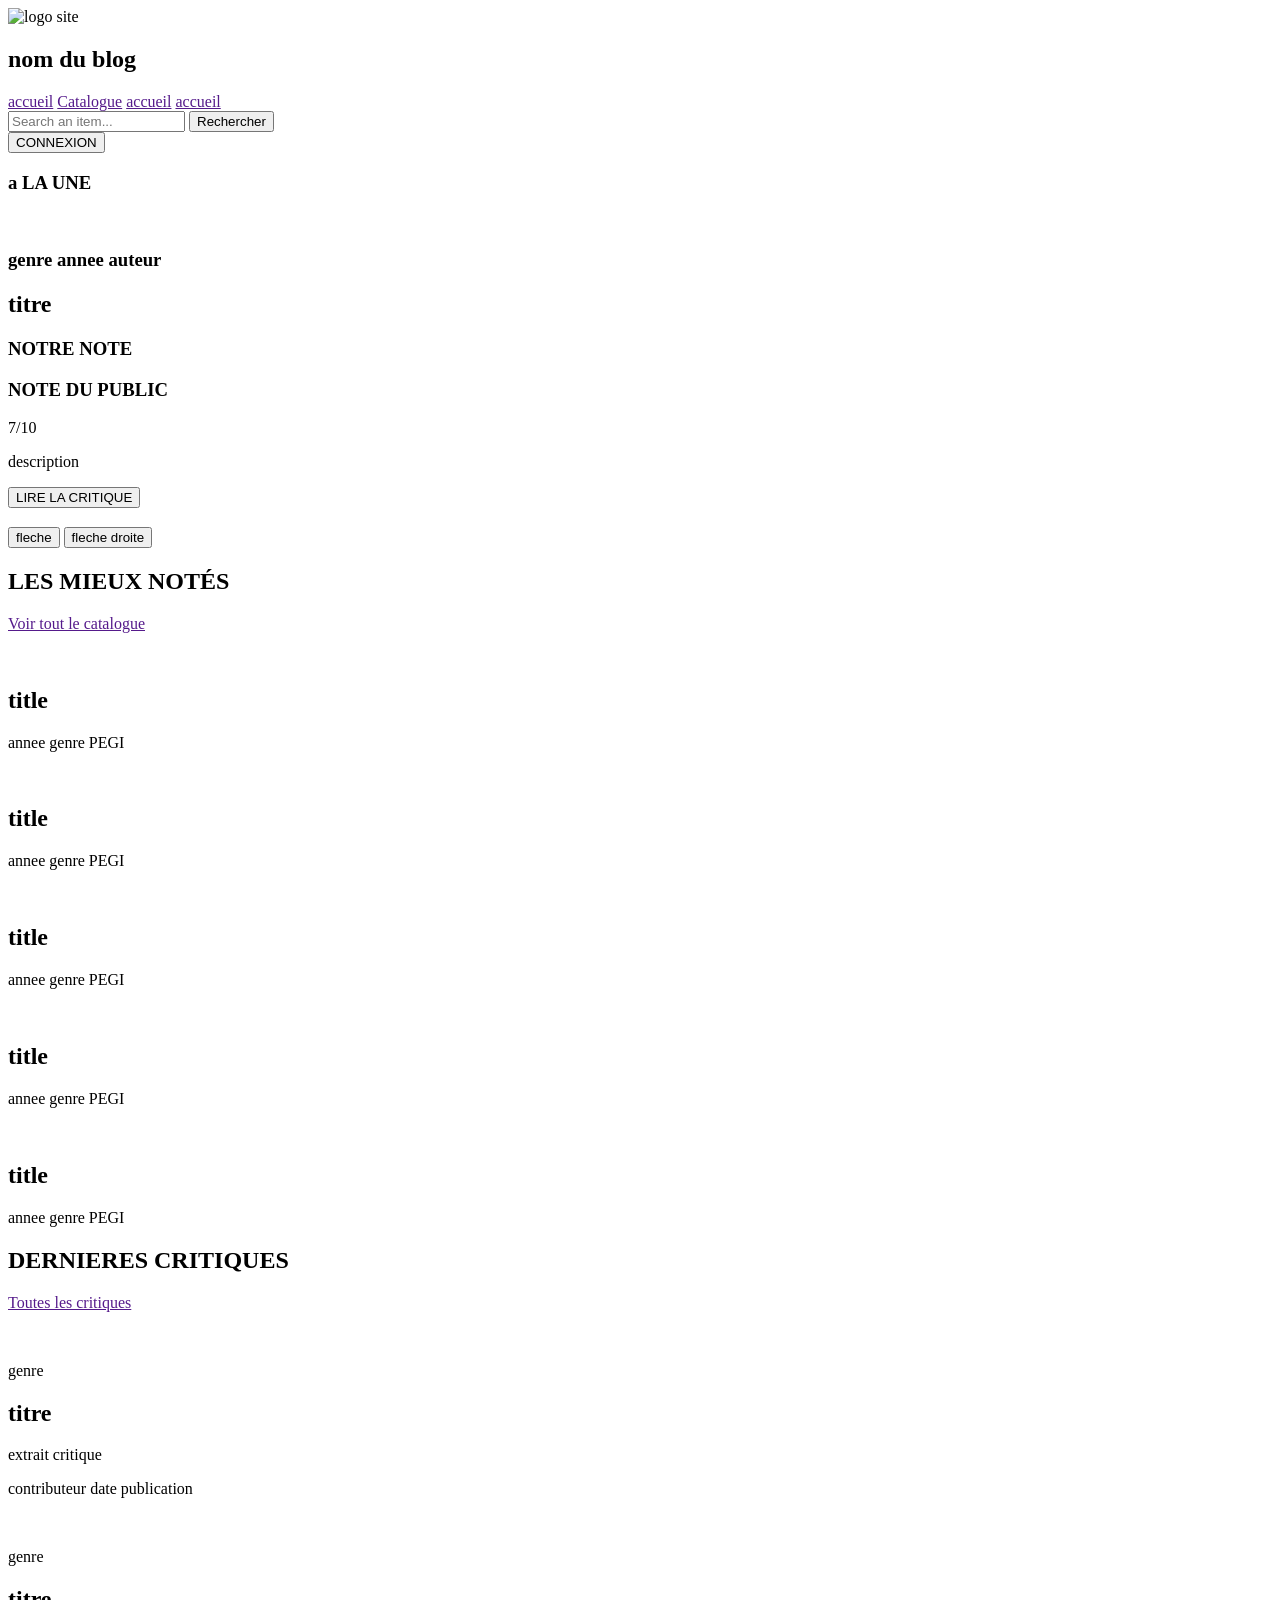
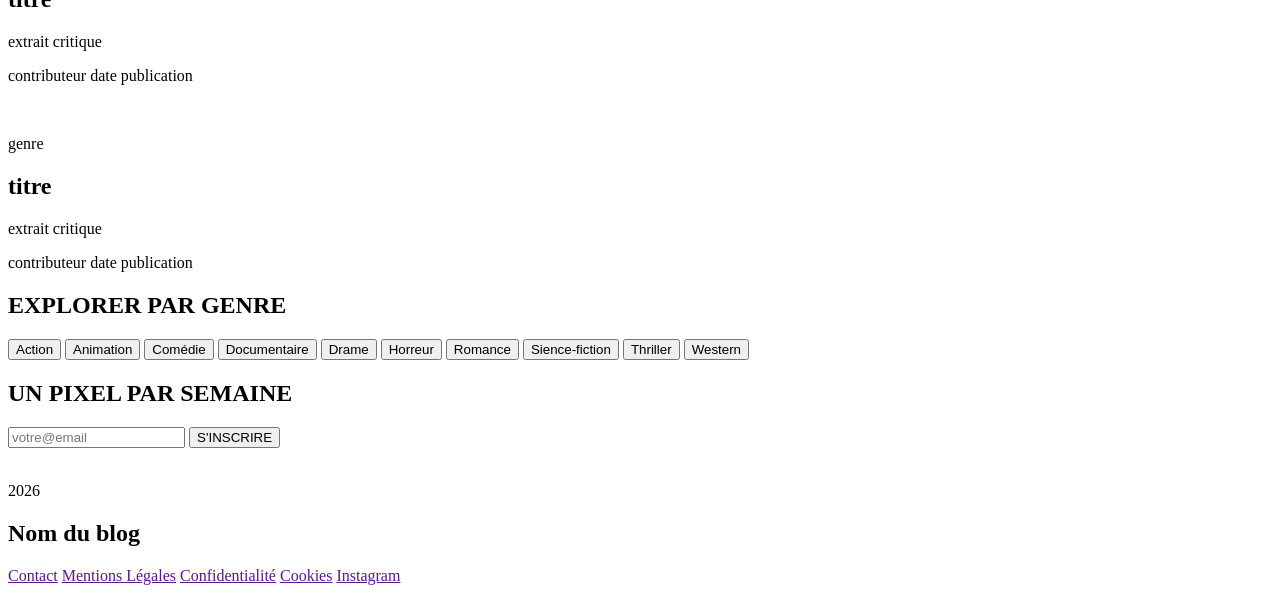
==== index.html @ b104e336 "landing page manque notes fait avec css" ====
<!DOCTYPE html>
<html lang="en">
    <head>
        <meta charset="UTF-8">
        <meta name="viewport" content="width=device-width, initial-scale=1.0">
        <title>Document</title>
    </head>
    <body>
        <!-- header present sur tout le site -->
        <header>
            <section>
                <div>
                    <img src="" alt="logo site"> 
                    <h2>nom du blog</h2>
                </div>
                <div>
                    <a href="">accueil</a>
                    <a href="">Catalogue</a>
                    <a href="">accueil</a>
                    <a href="">accueil</a>
                </div>
                <div>
                    <form>
                        <input type="search" name="q" placeholder="Search an item...">

                        <button class="search-btn" type="submit">
                            <span class="icon"></span>
                            <span class="sr-only">Rechercher</span>
                        </button>
                    </form>
                    <div>
                        <button>CONNEXION</button>
                    </div>
                </div>
            </section>
        </header>
        <!-- a la une -->
        <section>
            <div>
                <h3>a LA UNE</h3>
            </div>
            <section>
                <div>
                    <img src="" alt="">
                </div>
                <section>
                    <div>
                        <h3>genre annee auteur</h3>
                        <h2>titre</h2>
                    </div>
                    <div>
                        <h3>NOTRE NOTE</h3>
                        <!-- note -->
                    </div>
                    <div>
                        <h3>NOTE DU PUBLIC</h3>
                        <!-- note public -->
                        <p>7/10</p>
                        <p>description</p>
                    </div>
                    <div>
                        <button>LIRE LA CRITIQUE</button>
                        <h3></h3>
                    </div>
                </section>
                <div>
                    <button>fleche</button>
                    <button>fleche droite</button>
                </div>
            </section>
        </section>
            <!-- section avec les films les lieux notés -->
        <section>
            <div>
                <h2>LES MIEUX NOTÉS</h2>
                <a href=""><p>Voir tout le catalogue</p></a>
            </div>
            <div>
                <img src="" alt="">
                <h2>title</h2>
                <p>annee genre PEGI</p>
                <!-- note -->
            </div>
            <div>
                <img src="" alt="">
                <h2>title</h2>
                <p>annee genre PEGI</p>
                <!-- note -->
            </div>
            <div>
                <img src="" alt="">
                <h2>title</h2>
                <p>annee genre PEGI</p>
                <!-- note -->
            </div>
            <div>
                <img src="" alt="">
                <h2>title</h2>
                <p>annee genre PEGI</p>
                <!-- note -->
            </div>
            <div>
                <img src="" alt="">
                <h2>title</h2>
                <p>annee genre PEGI</p>
                <!-- note -->
            </div>
        </section>

            <!-- DERNIERES CRITIQUES -->
            <section>
                <div>
                    <h2>DERNIERES CRITIQUES</h2>
                    <a href=""><p>Toutes les critiques</p></a>
                </div>
                <section>
                    <div>
                        <img src="" alt="">
                        <p>genre</p>
                        <h2>titre</h2>
                        <p>extrait critique</p>
                        <p>contributeur date publication</p>
                    </div>
                    <div>
                        <!-- note -->
                    </div>
                </section>
                <section>
                    <div>
                        <img src="" alt="">
                        <p>genre</p>
                        <h2>titre</h2>
                        <p>extrait critique</p>
                        <p>contributeur date publication</p>
                    </div>
                    <div>
                        <!-- note -->
                    </div>
                </section>
                <section>
                    <div>
                        <img src="" alt="">
                        <p>genre</p>
                        <h2>titre</h2>
                        <p>extrait critique</p>
                        <p>contributeur date publication</p>
                    </div>
                    <div>
                        <!-- note -->
                    </div>
                </section>
            </section>
            
            <!-- EXPLORER PAR GENRE -->
             <section>
                <div>
                    <h2>EXPLORER PAR GENRE</h2>
                </div>
                 <div>     
                     <button>Action</button>
                     <button>Animation</button>
                     <button>Comédie</button>
                     <button>Documentaire</button>
                     <button>Drame</button>
                     <button>Horreur</button>
                     <button>Romance</button>
                     <button>Sience-fiction</button>
                     <button>Thriller</button>
                     <button>Western</button>
                 </div>
             </section>

             <!-- inscription email -->
             <section>
                <div>
                    <h2>UN PIXEL PAR SEMAINE</h2>
                    <p></p>
                </div>
                <div>
                    <input type="email" placeholder="votre@email">
                    <button>
                        <span>S'INSCRIRE</span>
                    </button>
                </div>
             </section>

        <!-- footer -->
        <footer>
            <section>
                <div>
                    <img src="" alt="">
                    <p>2026</p>
                </div>
                <div>
                    <h2>Nom du blog</h2>
                    <a href="">Contact</a>
                    <a href="">Mentions Légales</a>
                    <a href="">Confidentialité</a>
                    <a href="">Cookies</a>
                    <a href="">Instagram</a>
                </div>
            </section>
        </footer>
    </body>
</html>
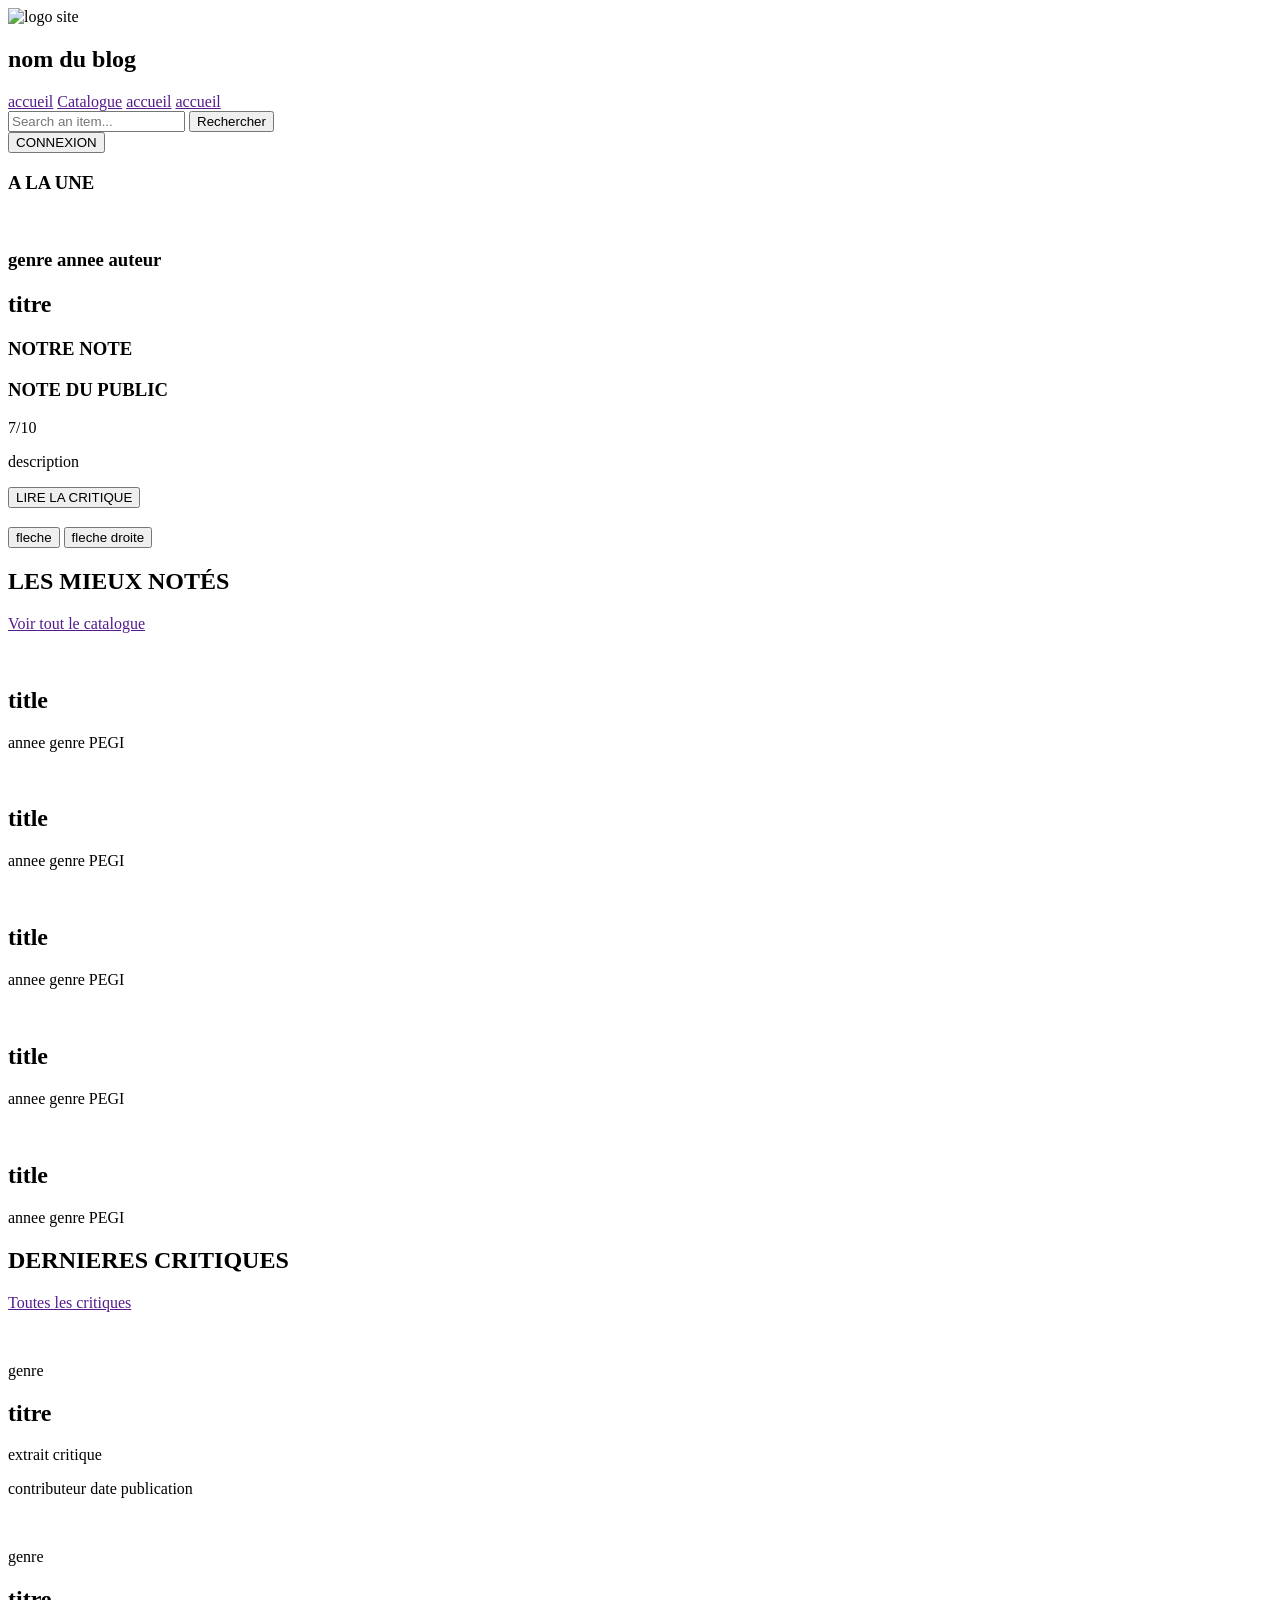
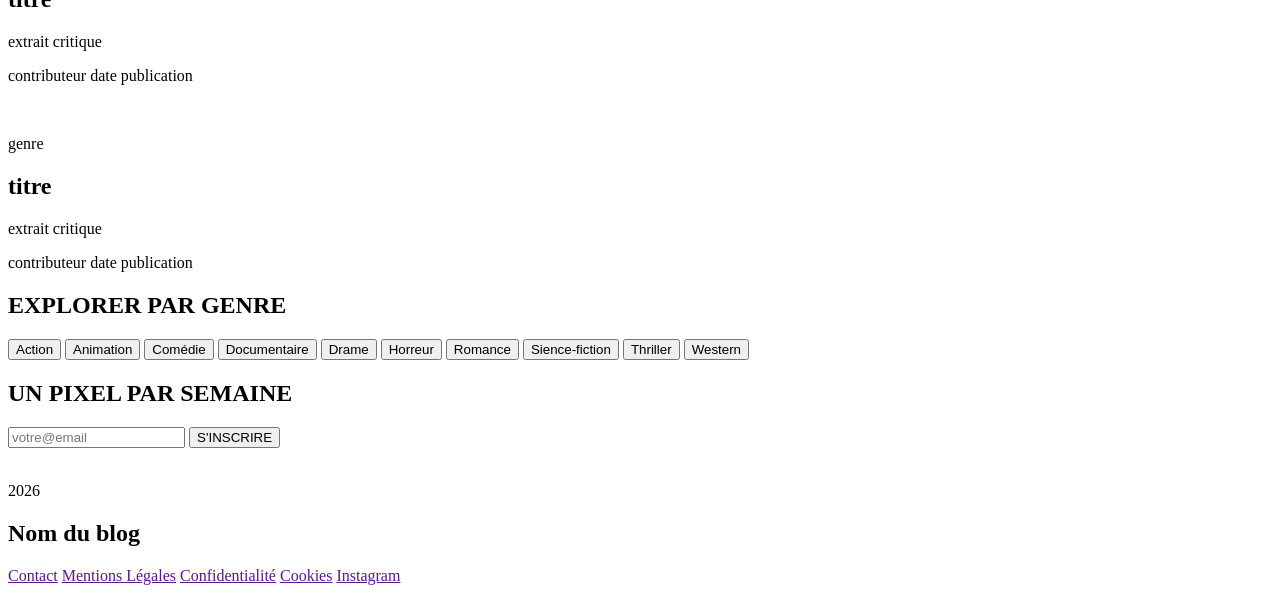
==== commit a89c2701: "premiere correction gramaticale" ====
--- a/index.html
+++ b/index.html
@@ -37,7 +37,7 @@
         <!-- a la une -->
         <section>
             <div>
-                <h3>a LA UNE</h3>
+                <h3>A LA UNE</h3>
             </div>
             <section>
                 <div>
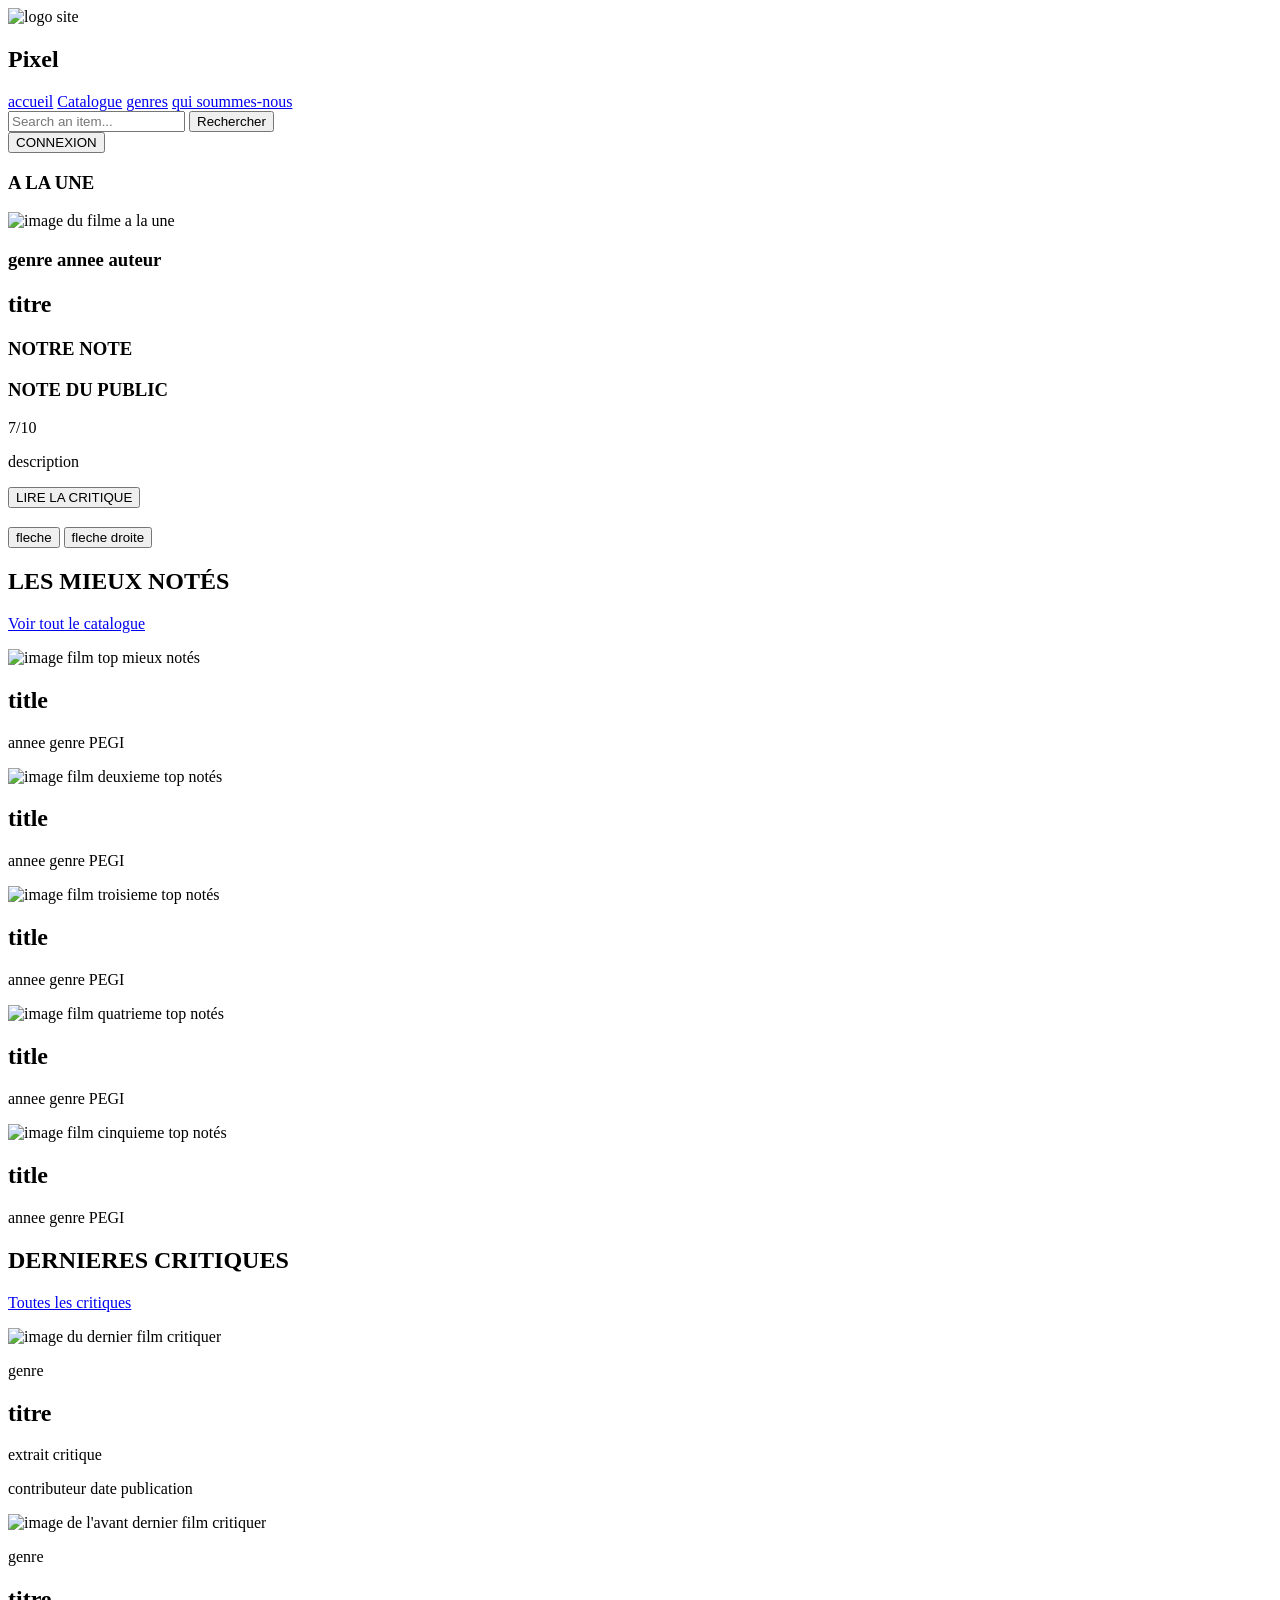
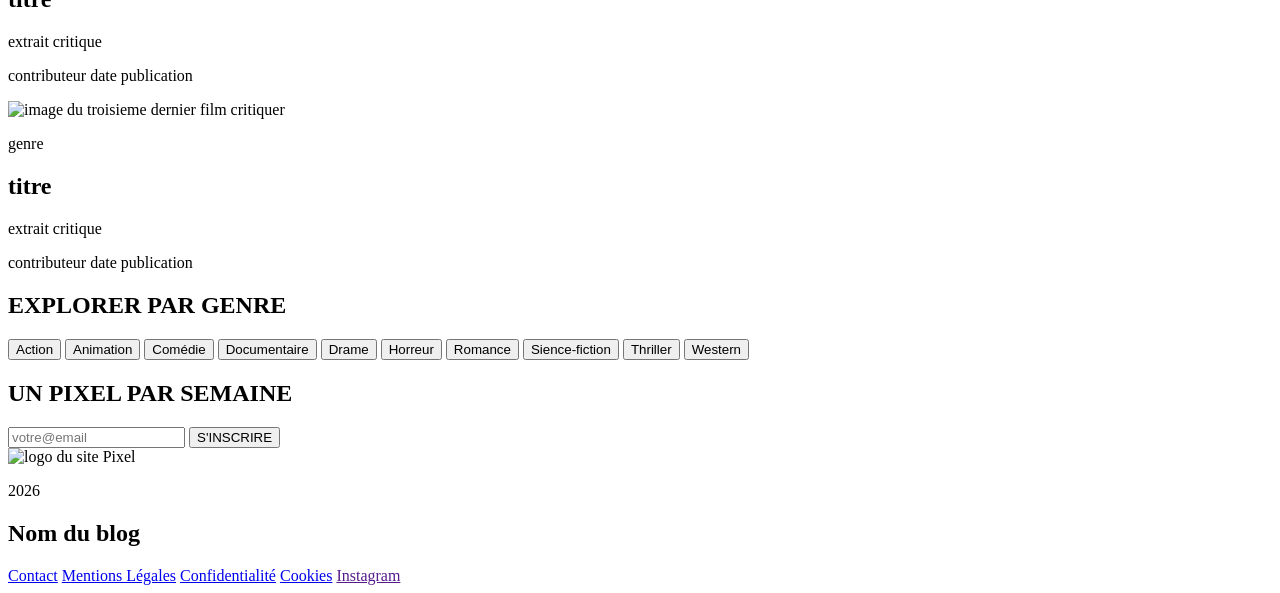
==== commit 989395ee: "alt provisoires fait+ liens provisoires vers les pages lien instagram blanc" ====
--- a/index.html
+++ b/index.html
@@ -3,7 +3,7 @@
     <head>
         <meta charset="UTF-8">
         <meta name="viewport" content="width=device-width, initial-scale=1.0">
-        <title>Document</title>
+        <title>Pixel</title>
     </head>
     <body>
         <!-- header present sur tout le site -->
@@ -11,13 +11,13 @@
             <section>
                 <div>
                     <img src="" alt="logo site"> 
-                    <h2>nom du blog</h2>
-                </div>
-                <div>
-                    <a href="">accueil</a>
-                    <a href="">Catalogue</a>
-                    <a href="">accueil</a>
-                    <a href="">accueil</a>
+                    <h2>Pixel</h2>
+                </div>
+                <div>
+                    <a href="index.html">accueil</a>
+                    <a href="catalogue.html">Catalogue</a>
+                    <a href="genres.html">genres</a>
+                    <a href="quiSommesNous.html">qui soummes-nous</a>
                 </div>
                 <div>
                     <form>
@@ -41,7 +41,7 @@
             </div>
             <section>
                 <div>
-                    <img src="" alt="">
+                    <img src="" alt="image du filme a la une">
                 </div>
                 <section>
                     <div>
@@ -73,34 +73,35 @@
         <section>
             <div>
                 <h2>LES MIEUX NOTÉS</h2>
-                <a href=""><p>Voir tout le catalogue</p></a>
-            </div>
-            <div>
-                <img src="" alt="">
-                <h2>title</h2>
-                <p>annee genre PEGI</p>
-                <!-- note -->
-            </div>
-            <div>
-                <img src="" alt="">
-                <h2>title</h2>
-                <p>annee genre PEGI</p>
-                <!-- note -->
-            </div>
-            <div>
-                <img src="" alt="">
-                <h2>title</h2>
-                <p>annee genre PEGI</p>
-                <!-- note -->
-            </div>
-            <div>
-                <img src="" alt="">
-                <h2>title</h2>
-                <p>annee genre PEGI</p>
-                <!-- note -->
-            </div>
-            <div>
-                <img src="" alt="">
+                <!-- liens vers catalogues avec filtre mieux notés -->
+                <a href="catalogue.html"><p>Voir tout le catalogue</p></a> 
+            </div>
+            <div>
+                <img src="" alt="image film top mieux notés">
+                <h2>title</h2>
+                <p>annee genre PEGI</p>
+                <!-- note -->
+            </div>
+            <div>
+                <img src="" alt="image film deuxieme top notés">
+                <h2>title</h2>
+                <p>annee genre PEGI</p>
+                <!-- note -->
+            </div>
+            <div>
+                <img src="" alt="image film troisieme top notés">
+                <h2>title</h2>
+                <p>annee genre PEGI</p>
+                <!-- note -->
+            </div>
+            <div>
+                <img src="" alt="image film quatrieme top notés">
+                <h2>title</h2>
+                <p>annee genre PEGI</p>
+                <!-- note -->
+            </div>
+            <div>
+                <img src="" alt="image film cinquieme top notés">
                 <h2>title</h2>
                 <p>annee genre PEGI</p>
                 <!-- note -->
@@ -111,11 +112,12 @@
             <section>
                 <div>
                     <h2>DERNIERES CRITIQUES</h2>
-                    <a href=""><p>Toutes les critiques</p></a>
-                </div>
-                <section>
-                    <div>
-                        <img src="" alt="">
+                    <!-- liens vers catalogues avec filtre dernieres critiques -->
+                    <a href="catalogue.html"><p>Toutes les critiques</p></a>
+                </div>
+                <section>
+                    <div>
+                        <img src="" alt="image du dernier film critiquer">
                         <p>genre</p>
                         <h2>titre</h2>
                         <p>extrait critique</p>
@@ -127,7 +129,7 @@
                 </section>
                 <section>
                     <div>
-                        <img src="" alt="">
+                        <img src="" alt="image de l'avant dernier film critiquer">
                         <p>genre</p>
                         <h2>titre</h2>
                         <p>extrait critique</p>
@@ -139,7 +141,7 @@
                 </section>
                 <section>
                     <div>
-                        <img src="" alt="">
+                        <img src="" alt="image du troisieme dernier film critiquer">
                         <p>genre</p>
                         <h2>titre</h2>
                         <p>extrait critique</p>
@@ -157,6 +159,7 @@
                     <h2>EXPLORER PAR GENRE</h2>
                 </div>
                  <div>     
+                    <!-- lien vers la page du genre -->
                      <button>Action</button>
                      <button>Animation</button>
                      <button>Comédie</button>
@@ -188,15 +191,15 @@
         <footer>
             <section>
                 <div>
-                    <img src="" alt="">
+                    <img src="" alt="logo du site Pixel">
                     <p>2026</p>
                 </div>
                 <div>
                     <h2>Nom du blog</h2>
-                    <a href="">Contact</a>
-                    <a href="">Mentions Légales</a>
-                    <a href="">Confidentialité</a>
-                    <a href="">Cookies</a>
+                    <a href="contact.html">Contact</a>
+                    <a href="mentions_legales.html">Mentions Légales</a>
+                    <a href="confidentialite.html">Confidentialité</a>
+                    <a href="cookies.html">Cookies</a>
                     <a href="">Instagram</a>
                 </div>
             </section>
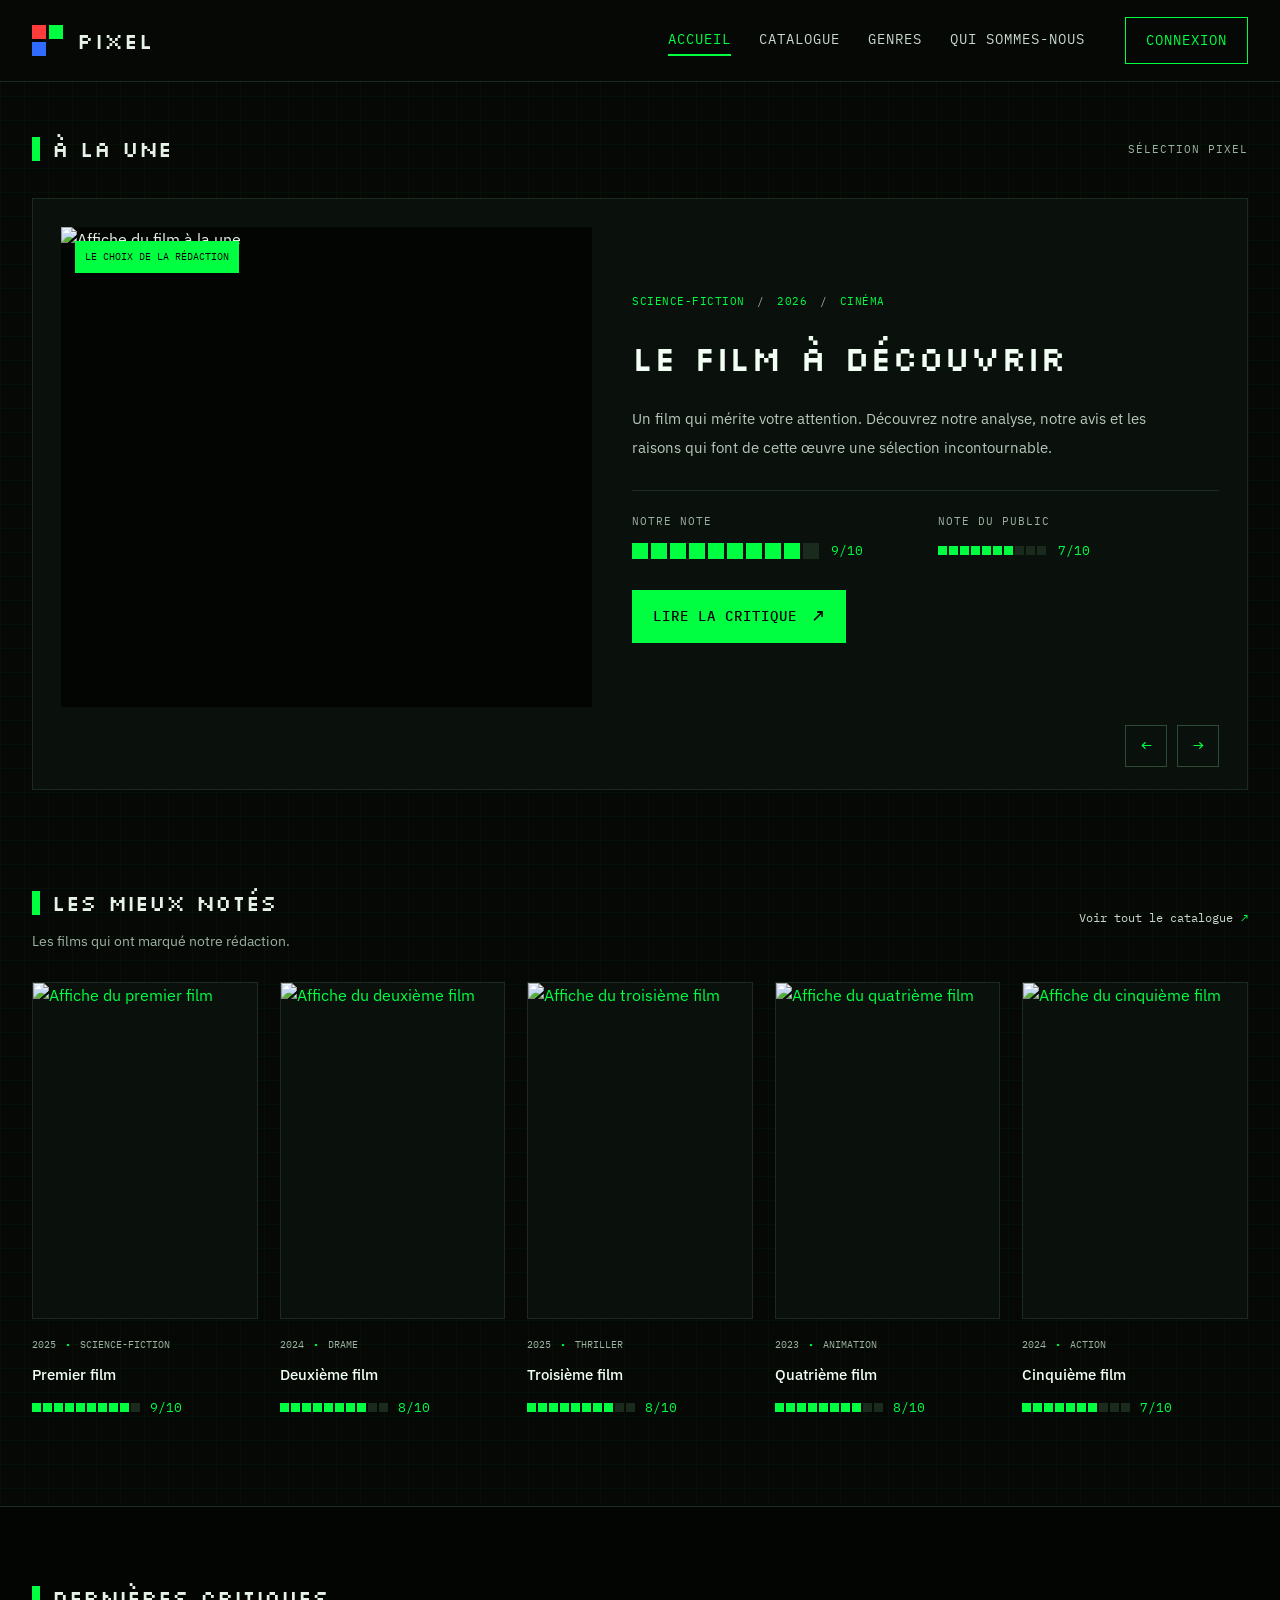
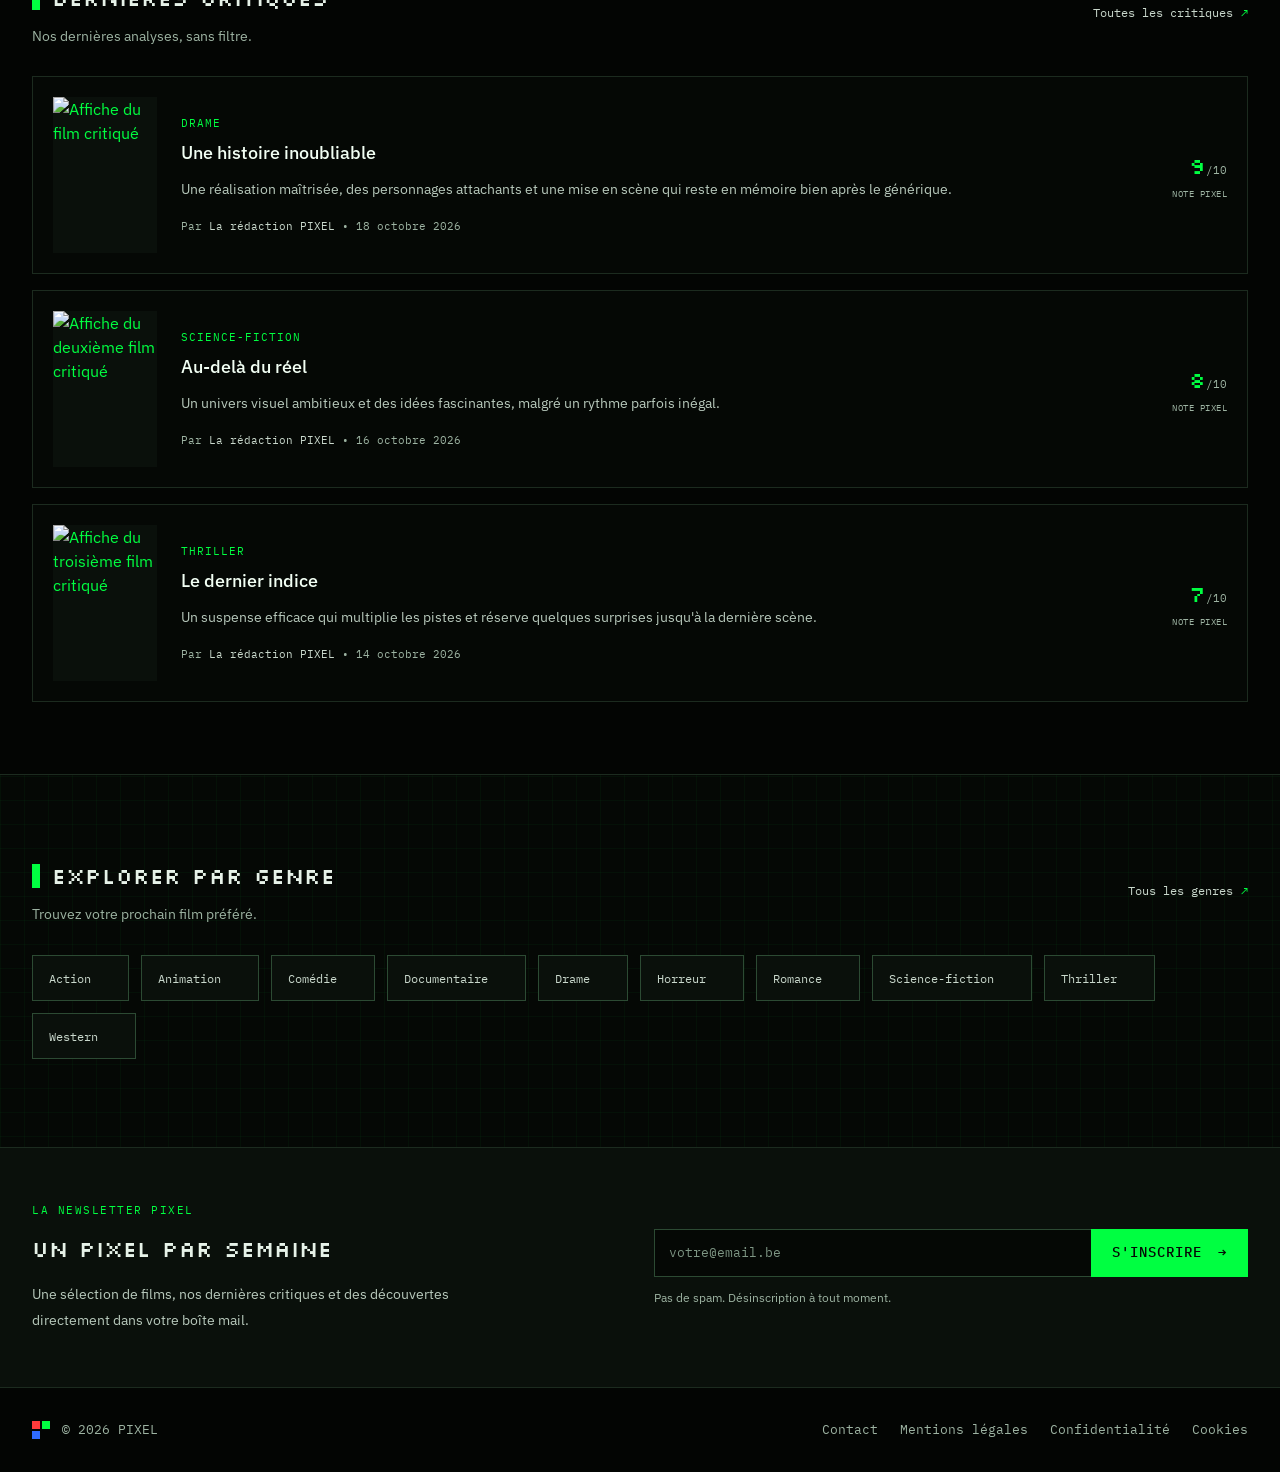
==== commit 3643db44: "ajout pop up login +css login et css index +js pour pop up index refait pour css et login" ====
--- a/index.html
+++ b/index.html
@@ -1,208 +1,381 @@
+
 <!DOCTYPE html>
-<html lang="en">
-    <head>
-        <meta charset="UTF-8">
-        <meta name="viewport" content="width=device-width, initial-scale=1.0">
-        <title>Pixel</title>
-    </head>
+<html lang="fr">
+<head>
+    <meta charset="UTF-8">
+    <meta name="viewport" content="width=device-width, initial-scale=1.0">
+    <meta name="description" content="PIXEL : découvrez les meilleurs films, explorez les genres et lisez des critiques de cinéma.">
+    <meta name="theme-color" content="#050805">
+    <link rel="preconnect" href="https://fonts.googleapis.com">
+    <link rel="preconnect" href="https://fonts.gstatic.com" crossorigin>
+    <link href="https://fonts.googleapis.com/css2?family=Silkscreen&family=IBM+Plex+Mono:wght@400;500&family=IBM+Plex+Sans:wght@400;500;600&display=swap" rel="stylesheet">
+    <link rel="stylesheet" href="css/style.css">
+    <link rel="stylesheet" href="css/index.css">
+    <title>PIXEL — Critiques et découvertes cinéma</title>
+</head>
     <body>
-        <!-- header present sur tout le site -->
-        <header>
-            <section>
-                <div>
-                    <img src="" alt="logo site"> 
-                    <h2>Pixel</h2>
-                </div>
-                <div>
-                    <a href="index.html">accueil</a>
-                    <a href="catalogue.html">Catalogue</a>
-                    <a href="genres.html">genres</a>
-                    <a href="quiSommesNous.html">qui soummes-nous</a>
-                </div>
-                <div>
-                    <form>
-                        <input type="search" name="q" placeholder="Search an item...">
-
-                        <button class="search-btn" type="submit">
-                            <span class="icon"></span>
-                            <span class="sr-only">Rechercher</span>
-                        </button>
+
+        <!-- HEADER COMMUN : CONSERVÉ -->
+        <header class="site-header">
+            <div class="container site-header__inner">
+                <a class="brand" href="index.html">
+                    <span class="brand__logo" aria-hidden="true"><span></span><span></span><span></span></span>
+                    <span class="brand__name">PIXEL</span>
+                </a>
+
+                <input type="checkbox" id="nav-toggle" class="nav-toggle visually-hidden">
+                <label for="nav-toggle" class="nav-toggle__button" aria-label="Ouvrir le menu">
+                    <svg width="20" height="20" viewBox="0 0 24 24" fill="none" stroke="currentColor" stroke-width="2.2" stroke-linecap="square" aria-hidden="true"><path d="M4 7h16M4 12h16M4 17h16"/></svg>
+                </label>
+
+                <nav class="main-nav" aria-label="Navigation principale">
+                    <ul class="main-nav__list">
+                        <li><a class="main-nav__link" href="index.html" aria-current="page">Accueil</a></li>
+                        <li><a class="main-nav__link" href="catalogue.html">Catalogue</a></li>
+                        <li><a class="main-nav__link" href="genres.html">Genres</a></li>
+                        <li><a class="main-nav__link" href="about.html">Qui sommes-nous</a></li>
+                    </ul>
+                    <a class="button button--outline" type="button" id="open-login" >Connexion</a>
+                </nav>
+            </div>
+        </header>
+
+        <main class="home">
+
+            <!-- FILM À LA UNE -->
+            <section class="featured container" aria-labelledby="featured-title">
+                <div class="section-heading">
+                    <h2 class="section-title" id="featured-title"><span class="section-title__marker" aria-hidden="true"></span> À LA UNE</h2>
+                    <span class="featured__eyebrow">SÉLECTION PIXEL</span>
+                </div>
+
+                <article class="featured__card">
+                    <div class="featured__poster">
+                        <img src="images/film-a-la-une.jpg" alt="Affiche du film à la une" width="600" height="800">
+                        <span class="featured__badge">LE CHOIX DE LA RÉDACTION</span>
+                    </div>
+
+                    <div class="featured__content">
+                        <p class="featured__meta">SCIENCE-FICTION <span aria-hidden="true">/</span> 2026 <span aria-hidden="true">/</span> CINÉMA</p>
+                        <h1 class="featured__title">Le film à découvrir</h1>
+                        <p class="featured__description">Un film qui mérite votre attention. Découvrez notre analyse, notre avis et les raisons qui font de cette œuvre une sélection incontournable.</p>
+
+                        <div class="featured__ratings">
+                            <div class="featured__rating">
+                                <h3 class="rating-label">NOTRE NOTE</h3>
+                                <div class="rating-line">
+                                    <span class="rating rating--large" style="--score: 9" role="img" aria-label="Note de 9 sur 10"></span>
+                                    <span class="rating__score">9/10</span>
+                                </div>
+                            </div>
+
+                            <div class="featured__rating">
+                                <h3 class="rating-label">NOTE DU PUBLIC</h3>
+                                <div class="rating-line">
+                                    <span class="rating" style="--score: 7" role="img" aria-label="Note du public de 7 sur 10"></span>
+                                    <span class="rating__score">7/10</span>
+                                </div>
+                            </div>
+                        </div>
+
+                        <a class="button button--primary featured__button" href="catalogue.html">Lire la critique <span aria-hidden="true">↗</span></a>
+                    </div>
+
+                    <div class="featured__controls" aria-label="Navigation des films à la une">
+                        <button class="featured__arrow" type="button" aria-label="Film précédent">←</button>
+                        <button class="featured__arrow" type="button" aria-label="Film suivant">→</button>
+                    </div>
+                </article>
+            </section>
+
+            <!-- LES MIEUX NOTÉS -->
+            <section class="top-films container" aria-labelledby="top-films-title">
+                <div class="section-heading">
+                    <div>
+                        <h2 class="section-title" id="top-films-title"><span class="section-title__marker" aria-hidden="true"></span> LES MIEUX NOTÉS</h2>
+                        <p class="section-subtitle">Les films qui ont marqué notre rédaction.</p>
+                    </div>
+                    <a class="section-link" href="catalogue.html?tri=note">Voir tout le catalogue <span aria-hidden="true">↗</span></a>
+                </div>
+
+                <div class="film-grid">
+                    <article class="film-card">
+                        <a class="film-card__poster-link" href="catalogue.html" aria-label="Découvrir le film numéro un">
+                            <img class="film-card__poster" src="images/film-1.jpg" alt="Affiche du premier film" width="400" height="600" loading="lazy">
+                        </a>
+                        <div class="film-card__content">
+                            <p class="film-card__meta">2025 <span>•</span> SCIENCE-FICTION</p>
+                            <h3 class="film-card__title"><a href="catalogue.html">Premier film</a></h3>
+                            <div class="film-card__rating"><span class="rating" style="--score: 9" role="img" aria-label="Note de 9 sur 10"></span><span class="rating__score">9/10</span></div>
+                        </div>
+                    </article>
+
+                    <article class="film-card">
+                        <a class="film-card__poster-link" href="catalogue.html" aria-label="Découvrir le deuxième film">
+                            <img class="film-card__poster" src="images/film-2.jpg" alt="Affiche du deuxième film" width="400" height="600" loading="lazy">
+                        </a>
+                        <div class="film-card__content">
+                            <p class="film-card__meta">2024 <span>•</span> DRAME</p>
+                            <h3 class="film-card__title"><a href="catalogue.html">Deuxième film</a></h3>
+                            <div class="film-card__rating"><span class="rating" style="--score: 8" role="img" aria-label="Note de 8 sur 10"></span><span class="rating__score">8/10</span></div>
+                        </div>
+                    </article>
+
+                    <article class="film-card">
+                        <a class="film-card__poster-link" href="catalogue.html" aria-label="Découvrir le troisième film">
+                            <img class="film-card__poster" src="images/film-3.jpg" alt="Affiche du troisième film" width="400" height="600" loading="lazy">
+                        </a>
+                        <div class="film-card__content">
+                            <p class="film-card__meta">2025 <span>•</span> THRILLER</p>
+                            <h3 class="film-card__title"><a href="catalogue.html">Troisième film</a></h3>
+                            <div class="film-card__rating"><span class="rating" style="--score: 8" role="img" aria-label="Note de 8 sur 10"></span><span class="rating__score">8/10</span></div>
+                        </div>
+                    </article>
+
+                    <article class="film-card">
+                        <a class="film-card__poster-link" href="catalogue.html" aria-label="Découvrir le quatrième film">
+                            <img class="film-card__poster" src="images/film-4.jpg" alt="Affiche du quatrième film" width="400" height="600" loading="lazy">
+                        </a>
+                        <div class="film-card__content">
+                            <p class="film-card__meta">2023 <span>•</span> ANIMATION</p>
+                            <h3 class="film-card__title"><a href="catalogue.html">Quatrième film</a></h3>
+                            <div class="film-card__rating"><span class="rating" style="--score: 8" role="img" aria-label="Note de 8 sur 10"></span><span class="rating__score">8/10</span></div>
+                        </div>
+                    </article>
+
+                    <article class="film-card">
+                        <a class="film-card__poster-link" href="catalogue.html" aria-label="Découvrir le cinquième film">
+                            <img class="film-card__poster" src="images/film-5.jpg" alt="Affiche du cinquième film" width="400" height="600" loading="lazy">
+                        </a>
+                        <div class="film-card__content">
+                            <p class="film-card__meta">2024 <span>•</span> ACTION</p>
+                            <h3 class="film-card__title"><a href="catalogue.html">Cinquième film</a></h3>
+                            <div class="film-card__rating"><span class="rating" style="--score: 7" role="img" aria-label="Note de 7 sur 10"></span><span class="rating__score">7/10</span></div>
+                        </div>
+                    </article>
+                </div>
+            </section>
+
+            <!-- DERNIÈRES CRITIQUES -->
+            <section class="latest-reviews" aria-labelledby="latest-reviews-title">
+                <div class="container">
+                    <div class="section-heading">
+                        <div>
+                            <h2 class="section-title" id="latest-reviews-title"><span class="section-title__marker" aria-hidden="true"></span> DERNIÈRES CRITIQUES</h2>
+                            <p class="section-subtitle">Nos dernières analyses, sans filtre.</p>
+                        </div>
+                        <a class="section-link" href="catalogue.html?tri=recent">Toutes les critiques <span aria-hidden="true">↗</span></a>
+                    </div>
+
+                    <div class="review-list">
+                        <article class="review-card">
+                            <a class="review-card__poster-link" href="catalogue.html" aria-label="Lire la critique du premier film">
+                                <img class="review-card__poster" src="images/critique-1.jpg" alt="Affiche du film critiqué" width="200" height="300" loading="lazy">
+                            </a>
+                            <div class="review-card__content">
+                                <p class="review-card__genre">DRAME</p>
+                                <h3 class="review-card__title"><a href="catalogue.html">Une histoire inoubliable</a></h3>
+                                <p class="review-card__excerpt">Une réalisation maîtrisée, des personnages attachants et une mise en scène qui reste en mémoire bien après le générique.</p>
+                                <p class="review-card__byline">Par <span>La rédaction PIXEL</span> <span aria-hidden="true">•</span> 18 octobre 2026</p>
+                            </div>
+                            <div class="review-card__score">
+                                <span class="review-card__score-number">9<span>/10</span></span>
+                                <span class="review-card__score-label">NOTE PIXEL</span>
+                            </div>
+                        </article>
+
+                        <article class="review-card">
+                            <a class="review-card__poster-link" href="catalogue.html" aria-label="Lire la critique du deuxième film">
+                                <img class="review-card__poster" src="images/critique-2.jpg" alt="Affiche du deuxième film critiqué" width="200" height="300" loading="lazy">
+                            </a>
+                            <div class="review-card__content">
+                                <p class="review-card__genre">SCIENCE-FICTION</p>
+                                <h3 class="review-card__title"><a href="catalogue.html">Au-delà du réel</a></h3>
+                                <p class="review-card__excerpt">Un univers visuel ambitieux et des idées fascinantes, malgré un rythme parfois inégal.</p>
+                                <p class="review-card__byline">Par <span>La rédaction PIXEL</span> <span aria-hidden="true">•</span> 16 octobre 2026</p>
+                            </div>
+                            <div class="review-card__score">
+                                <span class="review-card__score-number">8<span>/10</span></span>
+                                <span class="review-card__score-label">NOTE PIXEL</span>
+                            </div>
+                        </article>
+
+                        <article class="review-card">
+                            <a class="review-card__poster-link" href="catalogue.html" aria-label="Lire la critique du troisième film">
+                                <img class="review-card__poster" src="images/critique-3.jpg" alt="Affiche du troisième film critiqué" width="200" height="300" loading="lazy">
+                            </a>
+                            <div class="review-card__content">
+                                <p class="review-card__genre">THRILLER</p>
+                                <h3 class="review-card__title"><a href="catalogue.html">Le dernier indice</a></h3>
+                                <p class="review-card__excerpt">Un suspense efficace qui multiplie les pistes et réserve quelques surprises jusqu'à la dernière scène.</p>
+                                <p class="review-card__byline">Par <span>La rédaction PIXEL</span> <span aria-hidden="true">•</span> 14 octobre 2026</p>
+                            </div>
+                            <div class="review-card__score">
+                                <span class="review-card__score-number">7<span>/10</span></span>
+                                <span class="review-card__score-label">NOTE PIXEL</span>
+                            </div>
+                        </article>
+                    </div>
+                </div>
+            </section>
+
+            <!-- EXPLORER PAR GENRE -->
+            <section class="genres container" aria-labelledby="genres-title">
+                <div class="section-heading">
+                    <div>
+                        <h2 class="section-title" id="genres-title"><span class="section-title__marker" aria-hidden="true"></span> EXPLORER PAR GENRE</h2>
+                        <p class="section-subtitle">Trouvez votre prochain film préféré.</p>
+                    </div>
+                    <a class="section-link" href="genres.html">Tous les genres <span aria-hidden="true">↗</span></a>
+                </div>
+
+                <nav class="genre-list" aria-label="Explorer les films par genre">
+                    <a class="genre-chip" href="genres.html?genre=action">Action <span aria-hidden="true">↗</span></a>
+                    <a class="genre-chip" href="genres.html?genre=animation">Animation <span aria-hidden="true">↗</span></a>
+                    <a class="genre-chip" href="genres.html?genre=comedie">Comédie <span aria-hidden="true">↗</span></a>
+                    <a class="genre-chip" href="genres.html?genre=documentaire">Documentaire <span aria-hidden="true">↗</span></a>
+                    <a class="genre-chip" href="genres.html?genre=drame">Drame <span aria-hidden="true">↗</span></a>
+                    <a class="genre-chip" href="genres.html?genre=horreur">Horreur <span aria-hidden="true">↗</span></a>
+                    <a class="genre-chip" href="genres.html?genre=romance">Romance <span aria-hidden="true">↗</span></a>
+                    <a class="genre-chip" href="genres.html?genre=science-fiction">Science-fiction <span aria-hidden="true">↗</span></a>
+                    <a class="genre-chip" href="genres.html?genre=thriller">Thriller <span aria-hidden="true">↗</span></a>
+                    <a class="genre-chip" href="genres.html?genre=western">Western <span aria-hidden="true">↗</span></a>
+                </nav>
+            </section>
+
+            <!-- NEWSLETTER -->
+            <section class="newsletter" aria-labelledby="newsletter-title">
+                <div class="container newsletter__inner">
+                    <div class="newsletter__content">
+                        <p class="newsletter__eyebrow">LA NEWSLETTER PIXEL</p>
+                        <h2 class="newsletter__title" id="newsletter-title">UN PIXEL PAR SEMAINE</h2>
+                        <p class="newsletter__description">Une sélection de films, nos dernières critiques et des découvertes directement dans votre boîte mail.</p>
+                    </div>
+
+                    <form class="newsletter__form" action="#" method="post">
+                        <label class="visually-hidden" for="newsletter-email">Votre adresse e-mail</label>
+                        <input class="newsletter__input" type="email" id="newsletter-email" name="email" placeholder="votre@email.be" autocomplete="email" required>
+                        <button class="button button--primary newsletter__button" type="submit">S'inscrire <span aria-hidden="true">→</span></button>
+                        <p class="newsletter__note">Pas de spam. Désinscription à tout moment.</p>
                     </form>
-                    <div>
-                        <button>CONNEXION</button>
-                    </div>
-                </div>
-            </section>
-        </header>
-        <!-- a la une -->
-        <section>
-            <div>
-                <h3>A LA UNE</h3>
+                </div>
+            </section>
+
+        </main>
+
+        <!-- FOOTER COMMUN : CONSERVÉ -->
+        <footer class="site-footer">
+            <div class="container site-footer__inner">
+                <p class="site-footer__copyright">
+                    <span class="brand__logo brand__logo--small" aria-hidden="true"><span></span><span></span><span></span></span>
+                    © 2026 PIXEL
+                </p>
+                <nav aria-label="Liens de bas de page">
+                    <ul class="site-footer__links">
+                        <li><a href="contact.html">Contact</a></li>
+                        <li><a href="legal.html">Mentions légales</a></li>
+                        <li><a href="privacy.html">Confidentialité</a></li>
+                        <li><a href="cookies.html">Cookies</a></li>
+                    </ul>
+                </nav>
             </div>
-            <section>
-                <div>
-                    <img src="" alt="image du filme a la une">
-                </div>
-                <section>
-                    <div>
-                        <h3>genre annee auteur</h3>
-                        <h2>titre</h2>
-                    </div>
-                    <div>
-                        <h3>NOTRE NOTE</h3>
-                        <!-- note -->
-                    </div>
-                    <div>
-                        <h3>NOTE DU PUBLIC</h3>
-                        <!-- note public -->
-                        <p>7/10</p>
-                        <p>description</p>
-                    </div>
-                    <div>
-                        <button>LIRE LA CRITIQUE</button>
-                        <h3></h3>
+        </footer>
+        <!-- ===== Popup de connexion PIXEL ===== -->
+            <div class="login-modal" id="login-modal" aria-hidden="true" inert>
+                <section class="login-window" role="dialog" aria-modal="true" aria-labelledby="login-title">
+                    <!-- Colonne gauche -->
+                    <div class="login-visual">
+
+                        <a class="login-brand" href="index.html">
+                            <span class="login-brand__logo" aria-hidden="true">
+                                <span></span>
+                                <span></span>
+                                <span></span>
+                                <span></span>
+                            </span>
+                            <span>[ NOM DU BLOG ]</span>
+                        </a>
+
+                        <div class="pixel-art" id="pixel-art" aria-hidden="true"></div>
+
+                        <p class="login-tagline">
+                            BON RETOUR PARMI NOUS.<br>
+                            VOTRE PROCHAIN FILM VOUS<br>
+                            ATTEND.
+                        </p>
+
+                    </div>
+
+                    <!-- Colonne droite -->
+                    <div class="login-panel">
+
+                        <button class="login-modal__close" id="close-login" type="button" aria-label="Fermer la fenêtre de connexion" >&times;</button>
+
+                        <div class="login-panel__inner">
+
+                            <h2 id="login-title">CONNEXION</h2>
+
+                            <p class="login-subtitle">
+                                Connectez-vous pour commenter et noter les films.
+                            </p>
+
+                            <form action="#" method="post" id="login-form">
+
+                                <div class="login-form__group">
+                                    <label for="login-email">ADRESSE E-MAIL</label>
+                                    <input
+                                        type="email"
+                                        id="login-email"
+                                        name="email"
+                                        placeholder="votre@email.be"
+                                        autocomplete="email"
+                                        required
+                                    >
+                                </div>
+
+                                <div class="login-form__group">
+                                    <div class="login-password__heading">
+                                        <label for="login-password">MOT DE PASSE</label>
+                                        <a href="forgot-password.html">
+                                            Mot de passe oublié ?
+                                        </a>
+                                    </div>
+
+                                    <input type="password" id="login-password" name="password" placeholder="••••••••" autocomplete="current-password" required >
+                                </div>
+
+                                <label class="login-remember">
+                                    <input
+                                        type="checkbox"
+                                        name="remember"
+                                    >
+                                    <span>Rester connecté</span>
+                                </label>
+
+                                <button
+                                    class="login-submit"
+                                    type="submit"
+                                >
+                                    SE CONNECTER
+                                </button>
+
+                            </form>
+
+                            <div class="login-divider">
+                                <span></span>
+                                <p>OU</p>
+                                <span></span>
+                            </div>
+
+                            <p class="login-register">
+                                Pas encore de compte ?
+                                <a href="register.html">Créer un compte</a>
+                            </p>
+
+                        </div>
                     </div>
                 </section>
-                <div>
-                    <button>fleche</button>
-                    <button>fleche droite</button>
-                </div>
-            </section>
-        </section>
-            <!-- section avec les films les lieux notés -->
-        <section>
-            <div>
-                <h2>LES MIEUX NOTÉS</h2>
-                <!-- liens vers catalogues avec filtre mieux notés -->
-                <a href="catalogue.html"><p>Voir tout le catalogue</p></a> 
             </div>
-            <div>
-                <img src="" alt="image film top mieux notés">
-                <h2>title</h2>
-                <p>annee genre PEGI</p>
-                <!-- note -->
-            </div>
-            <div>
-                <img src="" alt="image film deuxieme top notés">
-                <h2>title</h2>
-                <p>annee genre PEGI</p>
-                <!-- note -->
-            </div>
-            <div>
-                <img src="" alt="image film troisieme top notés">
-                <h2>title</h2>
-                <p>annee genre PEGI</p>
-                <!-- note -->
-            </div>
-            <div>
-                <img src="" alt="image film quatrieme top notés">
-                <h2>title</h2>
-                <p>annee genre PEGI</p>
-                <!-- note -->
-            </div>
-            <div>
-                <img src="" alt="image film cinquieme top notés">
-                <h2>title</h2>
-                <p>annee genre PEGI</p>
-                <!-- note -->
-            </div>
-        </section>
-
-            <!-- DERNIERES CRITIQUES -->
-            <section>
-                <div>
-                    <h2>DERNIERES CRITIQUES</h2>
-                    <!-- liens vers catalogues avec filtre dernieres critiques -->
-                    <a href="catalogue.html"><p>Toutes les critiques</p></a>
-                </div>
-                <section>
-                    <div>
-                        <img src="" alt="image du dernier film critiquer">
-                        <p>genre</p>
-                        <h2>titre</h2>
-                        <p>extrait critique</p>
-                        <p>contributeur date publication</p>
-                    </div>
-                    <div>
-                        <!-- note -->
-                    </div>
-                </section>
-                <section>
-                    <div>
-                        <img src="" alt="image de l'avant dernier film critiquer">
-                        <p>genre</p>
-                        <h2>titre</h2>
-                        <p>extrait critique</p>
-                        <p>contributeur date publication</p>
-                    </div>
-                    <div>
-                        <!-- note -->
-                    </div>
-                </section>
-                <section>
-                    <div>
-                        <img src="" alt="image du troisieme dernier film critiquer">
-                        <p>genre</p>
-                        <h2>titre</h2>
-                        <p>extrait critique</p>
-                        <p>contributeur date publication</p>
-                    </div>
-                    <div>
-                        <!-- note -->
-                    </div>
-                </section>
-            </section>
-            
-            <!-- EXPLORER PAR GENRE -->
-             <section>
-                <div>
-                    <h2>EXPLORER PAR GENRE</h2>
-                </div>
-                 <div>     
-                    <!-- lien vers la page du genre -->
-                     <button>Action</button>
-                     <button>Animation</button>
-                     <button>Comédie</button>
-                     <button>Documentaire</button>
-                     <button>Drame</button>
-                     <button>Horreur</button>
-                     <button>Romance</button>
-                     <button>Sience-fiction</button>
-                     <button>Thriller</button>
-                     <button>Western</button>
-                 </div>
-             </section>
-
-             <!-- inscription email -->
-             <section>
-                <div>
-                    <h2>UN PIXEL PAR SEMAINE</h2>
-                    <p></p>
-                </div>
-                <div>
-                    <input type="email" placeholder="votre@email">
-                    <button>
-                        <span>S'INSCRIRE</span>
-                    </button>
-                </div>
-             </section>
-
-        <!-- footer -->
-        <footer>
-            <section>
-                <div>
-                    <img src="" alt="logo du site Pixel">
-                    <p>2026</p>
-                </div>
-                <div>
-                    <h2>Nom du blog</h2>
-                    <a href="contact.html">Contact</a>
-                    <a href="mentions_legales.html">Mentions Légales</a>
-                    <a href="confidentialite.html">Confidentialité</a>
-                    <a href="cookies.html">Cookies</a>
-                    <a href="">Instagram</a>
-                </div>
-            </section>
-        </footer>
+            <script src="js/login.js"></script>
     </body>
-</html>+</html>
--- a/css/style.css
+++ b/css/style.css
@@ -0,0 +1,561 @@
+/* ==========================================================================
+   style.css — shared styles for every page
+   (tokens, base, layout, header, footer, buttons, form controls, rating)
+   ========================================================================== */
+
+/* ---------- Design tokens ---------- */
+:root {
+  /* Colours */
+  --color-bg: #050805;
+  --color-surface: #0a100b;
+  --color-surface-dark: #030503;
+  --color-tint: #08140b;
+  --color-border: #1c2b1f;
+  --color-border-strong: #2c4a33;
+
+  --color-accent: #00ff41;          /* Matrix green */
+  --color-accent-hover: #8cffae;
+  --color-on-accent: #050805;       /* text on green buttons */
+
+  --color-text: #e6f2e8;
+  --color-text-strong: #f2fff4;
+  --color-text-soft: #c9d8cc;
+  --color-text-body: #b8c9bc;
+  --color-text-muted: #9db3a2;
+  --color-placeholder: #7e9684;
+
+  --color-pixel-off: #1a2b1e;
+  --color-logo-red: #ff3b3b;
+  --color-logo-green: #00ff41;
+  --color-logo-blue: #2f6bff;
+
+  /* Type */
+  --font-display: "Silkscreen", "Courier New", monospace;
+  --font-mono: "IBM Plex Mono", ui-monospace, "Courier New", monospace;
+  --font-body: "IBM Plex Sans", system-ui, -apple-system, "Segoe UI", sans-serif;
+
+  /* Layout */
+  --container-width: 1280px;
+  --gutter: 32px;
+  --header-height: 81px;
+}
+
+/* ---------- Reset / base ---------- */
+*,
+*::before,
+*::after {
+  box-sizing: border-box;
+}
+
+body,
+h1, h2, h3, h4,
+p, ul, ol, dl, dd,
+fieldset, legend {
+  margin: 0;
+  padding: 0;
+}
+
+fieldset {
+  border: 0;
+  min-width: 0;
+}
+
+ul,
+ol {
+  list-style: none;
+}
+
+img {
+  display: block;
+  max-width: 100%;
+  height: auto;
+}
+
+input,
+select,
+button,
+textarea {
+  font: inherit;
+  color: inherit;
+}
+
+button,
+label[for] {
+  cursor: pointer;
+}
+
+body {
+  min-height: 100vh;
+  display: flex;
+  flex-direction: column;
+  background-color: var(--color-bg);
+  /* faint green pixel grid */
+  background-image:
+    linear-gradient(rgba(0, 255, 65, 0.035) 1px, transparent 1px),
+    linear-gradient(90deg, rgba(0, 255, 65, 0.035) 1px, transparent 1px);
+  background-size: 24px 24px;
+  color: var(--color-text);
+  font-family: var(--font-body);
+  font-size: 1rem;
+  line-height: 1.5;
+  -webkit-font-smoothing: antialiased;
+}
+
+main {
+  flex: 1;
+}
+
+a {
+  color: var(--color-accent);
+  text-decoration: none;
+}
+
+a:hover {
+  color: var(--color-accent-hover);
+}
+
+:focus-visible {
+  outline: 2px solid var(--color-accent);
+  outline-offset: 2px;
+}
+
+::placeholder {
+  color: var(--color-placeholder);
+  opacity: 1;
+}
+
+/* ---------- Utilities ---------- */
+.visually-hidden {
+  position: absolute !important;
+  width: 1px;
+  height: 1px;
+  padding: 0;
+  margin: -1px;
+  overflow: hidden;
+  clip: rect(0 0 0 0);
+  white-space: nowrap;
+  border: 0;
+}
+
+.container {
+  width: 100%;
+  max-width: var(--container-width);
+  margin-inline: auto;
+  padding-inline: var(--gutter);
+}
+
+/* ---------- Page header (title + intro) ---------- */
+.page-header {
+  display: flex;
+  flex-direction: column;
+  gap: 8px;
+  margin-bottom: 32px;
+}
+
+.page-title {
+  font-family: var(--font-display);
+  font-weight: 400;
+  font-size: 2.75rem;
+  line-height: 1.1;
+}
+
+.page-intro {
+  color: var(--color-text-body);
+}
+
+/* ---------- Brand (logo + name) ---------- */
+.brand {
+  display: flex;
+  align-items: center;
+  gap: 14px;
+  color: var(--color-text);
+}
+
+.brand:hover {
+  color: var(--color-text);
+}
+
+/* The "P" made of three RGB pixels */
+.brand__logo {
+  --pixel: 14px;
+  display: grid;
+  grid-template-columns: repeat(2, var(--pixel));
+  grid-template-rows: repeat(2, var(--pixel));
+  gap: 3px;
+  flex-shrink: 0;
+}
+
+.brand__logo > span:nth-child(1) { background: var(--color-logo-red); }
+.brand__logo > span:nth-child(2) { background: var(--color-logo-green); }
+.brand__logo > span:nth-child(3) { background: var(--color-logo-blue); }
+
+.brand__logo--small {
+  --pixel: 8px;
+  gap: 2px;
+}
+
+.brand__name {
+  font-family: var(--font-display);
+  font-size: 1.375rem;
+  letter-spacing: 1px;
+}
+
+/* ---------- Site header ---------- */
+.site-header {
+  position: relative;
+  background: var(--color-bg);
+  border-bottom: 1px solid var(--color-border);
+}
+
+.site-header__inner {
+  display: flex;
+  align-items: center;
+  justify-content: space-between;
+  gap: 24px;
+  min-height: var(--header-height);
+}
+
+.main-nav {
+  display: flex;
+  align-items: center;
+  gap: 40px;
+}
+
+.main-nav__list {
+  display: flex;
+  gap: 28px;
+}
+
+.main-nav__link {
+  display: inline-block;
+  padding-block: 4px;
+  border-bottom: 2px solid transparent;
+  color: var(--color-text-soft);
+  font-family: var(--font-mono);
+  font-size: 0.875rem;
+  text-transform: uppercase;
+  letter-spacing: 1px;
+}
+
+.main-nav__link:hover {
+  color: var(--color-accent);
+}
+
+.main-nav__link[aria-current="page"] {
+  color: var(--color-accent);
+  border-bottom-color: var(--color-accent);
+}
+
+/* Mobile menu button (hidden on desktop) */
+.nav-toggle__button {
+  display: none;
+  align-items: center;
+  justify-content: center;
+  width: 44px;
+  height: 44px;
+  border: 1px solid var(--color-border-strong);
+  color: var(--color-accent);
+}
+
+.nav-toggle:focus-visible + .nav-toggle__button {
+  outline: 2px solid var(--color-accent);
+  outline-offset: 2px;
+}
+
+/* ---------- Buttons ---------- */
+.button {
+  display: inline-flex;
+  align-items: center;
+  justify-content: center;
+  gap: 8px;
+  min-height: 44px;
+  padding: 12px 20px;
+  border: 1px solid transparent;
+  background: none;
+  font-family: var(--font-mono);
+  font-size: 0.875rem;
+  text-transform: uppercase;
+  letter-spacing: 1px;
+  text-align: center;
+}
+
+.button--primary {
+  background: var(--color-accent);
+  color: var(--color-on-accent);
+  font-weight: 500;
+}
+
+.button--primary:hover {
+  background: var(--color-accent-hover);
+  color: var(--color-on-accent);
+}
+
+.button--outline {
+  border-color: var(--color-accent);
+  color: var(--color-accent);
+}
+
+.button--outline:hover {
+  background: var(--color-tint);
+  color: var(--color-accent);
+}
+
+.button--block {
+  width: 100%;
+}
+
+.link-button {
+  padding: 8px 0;
+  border: 0;
+  background: none;
+  color: var(--color-accent);
+  font-family: var(--font-mono);
+  font-size: 0.8125rem;
+}
+
+.link-button:hover {
+  color: var(--color-accent-hover);
+}
+
+/* ---------- Form controls ---------- */
+.field-label {
+  display: block;
+  margin-bottom: 8px;
+  color: var(--color-text-muted);
+  font-family: var(--font-mono);
+  font-size: 0.75rem;
+  text-transform: uppercase;
+  letter-spacing: 1px;
+}
+
+.input,
+.select {
+  width: 100%;
+  min-height: 44px;
+  padding: 12px;
+  border: 1px solid var(--color-border-strong);
+  border-radius: 0;
+  background-color: var(--color-bg);
+  color: var(--color-text);
+  font-family: var(--font-mono);
+  font-size: 0.875rem;
+}
+
+.select {
+  appearance: none;
+  padding-right: 36px;
+  background-image: url("data:image/svg+xml,%3Csvg xmlns='http://www.w3.org/2000/svg' width='14' height='14' viewBox='0 0 24 24' fill='none' stroke='%2300FF41' stroke-width='2.5' stroke-linecap='square'%3E%3Cpath d='M6 9l6 6 6-6'/%3E%3C/svg%3E");
+  background-repeat: no-repeat;
+  background-position: right 12px center;
+}
+
+.select--surface {
+  background-color: var(--color-surface);
+}
+
+.checkbox {
+  display: flex;
+  align-items: center;
+  gap: 10px;
+  min-height: 44px;
+  font-family: var(--font-mono);
+  font-size: 0.875rem;
+  cursor: pointer;
+}
+
+.checkbox__input {
+  width: 18px;
+  height: 18px;
+  margin: 0;
+  accent-color: var(--color-accent);
+}
+
+.range {
+  width: 100%;
+  accent-color: var(--color-accent);
+}
+
+/* ---------- Chips (tags, active filters) ---------- */
+.chip {
+  display: inline-flex;
+  align-items: center;
+  gap: 8px;
+  padding: 8px 12px;
+  border: 1px solid var(--color-border-strong);
+  background: none;
+  color: var(--color-text-soft);
+  font-family: var(--font-mono);
+  font-size: 0.8125rem;
+}
+
+.chip--active {
+  border-color: var(--color-accent);
+  background: var(--color-tint);
+  color: var(--color-accent);
+  padding: 6px 10px;
+  font-size: 0.75rem;
+}
+
+/* ---------- Pixel rating ----------
+   Usage: <span class="rating" style="--score: 8"></span>
+   Draws 10 square pixels; the first --score pixels are green. */
+.rating {
+  --pixel: 9px;
+  --gap: 2px;
+  --step: calc(var(--pixel) + var(--gap));
+  display: inline-block;
+  flex-shrink: 0;
+  width: calc(var(--step) * 10 - var(--gap));
+  height: var(--pixel);
+  background: linear-gradient(
+    to right,
+    var(--color-accent) calc(var(--score, 0) * var(--step)),
+    var(--color-pixel-off) 0
+  );
+  /* cut the bar into separate pixels */
+  -webkit-mask: repeating-linear-gradient(to right, #000 0 var(--pixel), transparent 0 var(--step));
+  mask: repeating-linear-gradient(to right, #000 0 var(--pixel), transparent 0 var(--step));
+}
+
+.rating--large {
+  --pixel: 16px;
+  --gap: 3px;
+}
+
+.rating__score {
+  color: var(--color-accent);
+  font-family: var(--font-mono);
+  font-size: 0.8125rem;
+}
+
+/* ---------- Site footer ---------- */
+.site-footer {
+  border-top: 1px solid var(--color-border);
+  background: var(--color-surface-dark);
+}
+
+.site-footer__inner {
+  display: flex;
+  align-items: center;
+  justify-content: space-between;
+  flex-wrap: wrap;
+  gap: 16px 24px;
+  padding-block: 32px;
+  color: var(--color-text-muted);
+  font-family: var(--font-mono);
+  font-size: 0.8125rem;
+}
+
+.site-footer__copyright {
+  display: flex;
+  align-items: center;
+  gap: 12px;
+}
+
+.site-footer__links {
+  display: flex;
+  flex-wrap: wrap;
+  gap: 8px 22px;
+}
+
+.site-footer__links a {
+  color: var(--color-text-muted);
+}
+
+.site-footer__links a:hover {
+  color: var(--color-accent);
+}
+
+/* ---------- Responsive: shared ---------- */
+@media (max-width: 1100px) {
+  .main-nav {
+    gap: 24px;
+  }
+
+  .main-nav__list {
+    gap: 20px;
+  }
+}
+
+@media (max-width: 900px) {
+  :root {
+    --gutter: 16px;
+    --header-height: 65px;
+  }
+
+  .brand {
+    gap: 10px;
+  }
+
+  .brand__logo {
+    --pixel: 10px;
+    gap: 2px;
+  }
+
+  .brand__name {
+    font-size: 1rem;
+    letter-spacing: 0;
+  }
+
+  .nav-toggle__button {
+    display: inline-flex;
+  }
+
+  /* Menu becomes a full-width dropdown under the header */
+  .main-nav {
+    display: none;
+    position: absolute;
+    top: 100%;
+    left: 0;
+    right: 0;
+    z-index: 20;
+    flex-direction: column;
+    align-items: stretch;
+    gap: 16px;
+    padding: 8px var(--gutter) 24px;
+    background: var(--color-bg);
+    border-bottom: 1px solid var(--color-border);
+  }
+
+  .nav-toggle:checked ~ .main-nav {
+    display: flex;
+  }
+
+  .main-nav__list {
+    flex-direction: column;
+    gap: 0;
+  }
+
+  .main-nav__link {
+    display: block;
+    padding: 14px 0;
+    border-bottom: 1px solid var(--color-border);
+    font-family: var(--font-display);
+    font-size: 1.375rem;
+    text-transform: none;
+    letter-spacing: 0;
+  }
+
+  .main-nav__link[aria-current="page"] {
+    border-bottom-color: var(--color-border);
+  }
+
+  .page-title {
+    font-size: 1.875rem;
+  }
+
+  .site-footer__inner {
+    flex-direction: column-reverse;
+    align-items: flex-start;
+    padding-block: 24px;
+  }
+}
+
+@media (prefers-reduced-motion: reduce) {
+  *,
+  *::before,
+  *::after {
+    transition: none !important;
+    animation: none !important;
+  }
+}
--- a/css/index.css
+++ b/css/index.css
@@ -0,0 +1,1249 @@
+/* ---------- Conteneur principal ---------- */
+
+.home {
+    flex: 1;
+    overflow: clip;
+}
+
+.home .container {
+    width: 100%;
+}
+
+.section-heading {
+    display: flex;
+    align-items: center;
+    justify-content: space-between;
+    gap: 24px;
+    margin-bottom: 30px;
+}
+
+.section-heading > div {
+    min-width: 0;
+}
+
+.section-title {
+    display: flex;
+    align-items: center;
+    gap: 12px;
+    font-family: var(--font-display);
+    font-size: clamp(1rem, 2vw, 1.4rem);
+    font-weight: 400;
+    line-height: 1.7;
+}
+
+.section-title__marker {
+    display: inline-block;
+    width: 8px;
+    min-width: 8px;
+    height: 24px;
+    background: var(--color-accent);
+}
+
+.section-subtitle {
+    margin-top: 8px;
+    color: var(--color-text-muted);
+    font-size: 0.9rem;
+}
+
+.section-link {
+    display: inline-flex;
+    align-items: center;
+    gap: 8px;
+    flex-shrink: 0;
+    color: var(--color-text-soft);
+    font-family: var(--font-mono);
+    font-size: 0.75rem;
+    transition: color 0.2s;
+}
+
+.section-link span {
+    color: var(--color-accent);
+}
+
+.section-link:hover {
+    color: var(--color-accent);
+}
+
+/* ---------- Film à la une ---------- */
+
+.featured {
+    padding-top: 48px;
+    padding-bottom: 40px;
+}
+
+.featured__eyebrow {
+    color: var(--color-text-muted);
+    font-family: var(--font-mono);
+    font-size: 0.7rem;
+    letter-spacing: 1px;
+}
+
+.featured__card {
+    position: relative;
+    display: grid;
+    grid-template-columns: minmax(0, 0.95fr) minmax(0, 1.05fr);
+    gap: 40px;
+    padding: 28px;
+    padding-bottom: 82px;
+    background: var(--color-surface);
+    border: 1px solid var(--color-border);
+}
+
+.featured__poster {
+    position: relative;
+    min-width: 0;
+    overflow: hidden;
+    background: var(--color-surface-dark);
+}
+
+.featured__poster img {
+    width: 100%;
+    height: 100%;
+    min-height: 320px;
+    max-height: 480px;
+    object-fit: cover;
+    object-position: center;
+}
+
+.featured__badge {
+    position: absolute;
+    top: 14px;
+    left: 14px;
+    padding: 8px 10px;
+    color: var(--color-on-accent);
+    background: var(--color-accent);
+    font-family: var(--font-mono);
+    font-size: 0.65rem;
+    line-height: 1.5;
+}
+
+.featured__content {
+    display: flex;
+    flex-direction: column;
+    align-items: flex-start;
+    justify-content: center;
+    min-width: 0;
+    padding: 12px 0;
+}
+
+.featured__meta {
+    margin-bottom: 18px;
+    color: var(--color-accent);
+    font-family: var(--font-mono);
+    font-size: 0.7rem;
+    line-height: 1.8;
+    letter-spacing: 0.5px;
+}
+
+.featured__meta span {
+    padding-inline: 5px;
+    color: var(--color-text-muted);
+}
+
+.featured__title {
+    margin-bottom: 18px;
+    color: var(--color-text-strong);
+    font-family: var(--font-display);
+    font-size: clamp(1.4rem, 3vw, 2.2rem);
+    font-weight: 400;
+    line-height: 1.6;
+    overflow-wrap: anywhere;
+}
+
+.featured__description {
+    max-width: 560px;
+    margin-bottom: 28px;
+    color: var(--color-text-body);
+    font-size: 0.95rem;
+    line-height: 1.9;
+}
+
+.featured__ratings {
+    display: grid;
+    grid-template-columns: repeat(2, minmax(0, 1fr));
+    gap: 24px;
+    width: 100%;
+    margin-bottom: 30px;
+    padding-top: 22px;
+    border-top: 1px solid var(--color-border);
+}
+
+.featured__rating {
+    min-width: 0;
+}
+
+.rating-label {
+    margin-bottom: 12px;
+    color: var(--color-text-muted);
+    font-family: var(--font-mono);
+    font-size: 0.68rem;
+    font-weight: 400;
+    letter-spacing: 1px;
+}
+
+.rating-line {
+    display: flex;
+    align-items: center;
+    flex-wrap: wrap;
+    gap: 12px;
+}
+
+.rating-line .rating {
+    max-width: 100%;
+}
+
+.featured__button {
+    gap: 16px;
+    min-height: 48px;
+}
+
+.featured__button span {
+    font-size: 1.1rem;
+}
+
+.featured__controls {
+    position: absolute;
+    right: 28px;
+    bottom: 22px;
+    display: flex;
+    gap: 10px;
+}
+
+.featured__arrow {
+    display: grid;
+    place-items: center;
+    width: 42px;
+    height: 42px;
+    color: var(--color-accent);
+    background: transparent;
+    border: 1px solid var(--color-border-strong);
+    font-family: var(--font-mono);
+    font-size: 1.1rem;
+    transition: color 0.2s, background 0.2s, border-color 0.2s;
+}
+
+.featured__arrow:hover {
+    color: var(--color-on-accent);
+    background: var(--color-accent);
+    border-color: var(--color-accent);
+}
+
+/* ---------- Les mieux notés ---------- */
+
+.top-films {
+    padding-top: 54px;
+    padding-bottom: 88px;
+}
+
+.film-grid {
+    display: grid;
+    grid-template-columns: repeat(5, minmax(0, 1fr));
+    gap: 22px;
+}
+
+.film-card {
+    min-width: 0;
+}
+
+.film-card__poster-link {
+    display: block;
+    margin-bottom: 16px;
+    overflow: hidden;
+    background: var(--color-surface);
+    border: 1px solid var(--color-border);
+}
+
+.film-card__poster {
+    width: 100%;
+    aspect-ratio: 2 / 3;
+    object-fit: cover;
+    transition: transform 0.3s ease, opacity 0.3s ease;
+}
+
+.film-card:hover .film-card__poster-link {
+    border-color: var(--color-accent);
+}
+
+.film-card:hover .film-card__poster {
+    transform: scale(1.035);
+}
+
+.film-card__content {
+    min-width: 0;
+}
+
+.film-card__meta {
+    margin-bottom: 8px;
+    color: var(--color-text-muted);
+    font-family: var(--font-mono);
+    font-size: 0.65rem;
+    line-height: 1.8;
+}
+
+.film-card__meta span {
+    padding-inline: 3px;
+    color: var(--color-accent);
+}
+
+.film-card__title {
+    margin-bottom: 12px;
+    font-size: 0.95rem;
+    font-weight: 500;
+    line-height: 1.6;
+    overflow-wrap: anywhere;
+}
+
+.film-card__title a {
+    color: var(--color-text-strong);
+    transition: color 0.2s;
+}
+
+.film-card__title a:hover {
+    color: var(--color-accent);
+}
+
+.film-card__rating {
+    display: flex;
+    align-items: center;
+    flex-wrap: wrap;
+    gap: 10px;
+}
+
+/* ---------- Dernières critiques ---------- */
+
+.latest-reviews {
+    padding-block: 72px;
+    background: var(--color-surface-dark);
+    border-top: 1px solid var(--color-border);
+    border-bottom: 1px solid var(--color-border);
+}
+
+.review-list {
+    display: flex;
+    flex-direction: column;
+    gap: 16px;
+}
+
+.review-card {
+    display: grid;
+    grid-template-columns: 104px minmax(0, 1fr) auto;
+    align-items: center;
+    gap: 24px;
+    padding: 20px;
+    background: var(--color-bg);
+    border: 1px solid var(--color-border);
+    transition: border-color 0.2s;
+}
+
+.review-card:hover {
+    border-color: var(--color-border-strong);
+}
+
+.review-card__poster-link {
+    display: block;
+    overflow: hidden;
+    background: var(--color-surface);
+}
+
+.review-card__poster {
+    width: 104px;
+    aspect-ratio: 2 / 3;
+    object-fit: cover;
+    transition: transform 0.3s ease;
+}
+
+.review-card__poster-link:hover .review-card__poster {
+    transform: scale(1.04);
+}
+
+.review-card__content {
+    min-width: 0;
+}
+
+.review-card__genre {
+    margin-bottom: 8px;
+    color: var(--color-accent);
+    font-family: var(--font-mono);
+    font-size: 0.68rem;
+    letter-spacing: 1px;
+}
+
+.review-card__title {
+    margin-bottom: 10px;
+    font-size: 1.1rem;
+    font-weight: 500;
+    line-height: 1.6;
+}
+
+.review-card__title a {
+    color: var(--color-text-strong);
+}
+
+.review-card__title a:hover {
+    color: var(--color-accent);
+}
+
+.review-card__excerpt {
+    margin-bottom: 14px;
+    color: var(--color-text-body);
+    font-size: 0.88rem;
+    line-height: 1.8;
+}
+
+.review-card__byline {
+    color: var(--color-text-muted);
+    font-family: var(--font-mono);
+    font-size: 0.68rem;
+    line-height: 1.8;
+}
+
+.review-card__byline span:first-child {
+    color: var(--color-text-soft);
+}
+
+.review-card__score {
+    display: flex;
+    flex-direction: column;
+    align-items: flex-end;
+    gap: 4px;
+    min-width: 76px;
+}
+
+.review-card__score-number {
+    color: var(--color-accent);
+    font-family: var(--font-display);
+    font-size: 1.35rem;
+    white-space: nowrap;
+}
+
+.review-card__score-number span {
+    color: var(--color-text-muted);
+    font-family: var(--font-mono);
+    font-size: 0.7rem;
+}
+
+.review-card__score-label {
+    color: var(--color-text-muted);
+    font-family: var(--font-mono);
+    font-size: 0.58rem;
+    letter-spacing: 0.5px;
+    text-align: right;
+}
+
+/* ---------- Explorer par genre ---------- */
+
+.genres {
+    padding-top: 82px;
+    padding-bottom: 88px;
+}
+
+.genre-list {
+    display: flex;
+    flex-wrap: wrap;
+    gap: 12px;
+}
+
+.genre-chip {
+    display: inline-flex;
+    align-items: center;
+    justify-content: space-between;
+    gap: 14px;
+    min-height: 46px;
+    padding: 11px 16px;
+    color: var(--color-text-soft);
+    background: var(--color-surface);
+    border: 1px solid var(--color-border-strong);
+    font-family: var(--font-mono);
+    font-size: 0.78rem;
+    transition: color 0.2s, background 0.2s, border-color 0.2s;
+}
+
+.genre-chip span {
+    color: var(--color-accent);
+    opacity: 0;
+    transform: translateX(-4px);
+    transition: opacity 0.2s, transform 0.2s;
+}
+
+.genre-chip:hover {
+    color: var(--color-on-accent);
+    background: var(--color-accent);
+    border-color: var(--color-accent);
+}
+
+.genre-chip:hover span {
+    color: var(--color-on-accent);
+    opacity: 1;
+    transform: translateX(0);
+}
+
+/* ---------- Newsletter ---------- */
+
+.newsletter {
+    padding-block: 54px;
+    background: var(--color-surface);
+    border-top: 1px solid var(--color-border);
+}
+
+.newsletter__inner {
+    display: flex;
+    align-items: center;
+    justify-content: space-between;
+    gap: 48px;
+}
+
+.newsletter__content {
+    flex: 1 1 400px;
+    min-width: 0;
+}
+
+.newsletter__eyebrow {
+    margin-bottom: 12px;
+    color: var(--color-accent);
+    font-family: var(--font-mono);
+    font-size: 0.68rem;
+    letter-spacing: 1.5px;
+}
+
+.newsletter__title {
+    margin-bottom: 12px;
+    font-family: var(--font-display);
+    font-size: clamp(1rem, 2vw, 1.35rem);
+    font-weight: 400;
+    line-height: 1.8;
+}
+
+.newsletter__description {
+    max-width: 480px;
+    color: var(--color-text-body);
+    font-size: 0.9rem;
+    line-height: 1.8;
+}
+
+.newsletter__form {
+    display: grid;
+    grid-template-columns: minmax(0, 1fr) auto;
+    flex: 1 1 420px;
+    min-width: 0;
+    gap: 0;
+}
+
+.newsletter__input {
+    width: 100%;
+    min-width: 0;
+    min-height: 48px;
+    padding: 12px 14px;
+    color: var(--color-text);
+    background: var(--color-bg);
+    border: 1px solid var(--color-border-strong);
+    border-right: 0;
+    border-radius: 0;
+    font-family: var(--font-mono);
+    font-size: 0.8rem;
+}
+
+.newsletter__button {
+    min-height: 48px;
+    white-space: nowrap;
+}
+
+.newsletter__button span {
+    margin-left: 8px;
+}
+
+.newsletter__note {
+    grid-column: 1 / -1;
+    margin-top: 12px;
+    color: var(--color-text-muted);
+    font-size: 0.75rem;
+}
+
+/* ===== Fenêtre modale PIXEL ===== */
+
+.login-modal {
+    position: fixed;
+    inset: 0;
+    z-index: 1000;
+
+    display: none;
+    align-items: center;
+    justify-content: center;
+
+    padding: 24px;
+    background: rgba(0, 0, 0, 0.78);
+    backdrop-filter: blur(3px);
+}
+
+.login-modal.is-open {
+    display: flex;
+}
+
+.login-window {
+    position: relative;
+    display: grid;
+    grid-template-columns: 1fr 1fr;
+
+    width: min(1028px, 100%);
+    min-height: 642px;
+    max-height: calc(100vh - 48px);
+
+    overflow: auto;
+    color: #e7eee9;
+    background: #050805;
+    border: 1px solid #111a12;
+}
+
+/* ===== Colonne gauche ===== */
+
+.login-visual {
+    display: flex;
+    flex-direction: column;
+    justify-content: space-between;
+
+    min-width: 0;
+    padding: 34px;
+    border-right: 1px solid #172019;
+}
+
+.login-brand {
+    display: inline-flex;
+    align-items: center;
+    gap: 12px;
+    align-self: flex-start;
+
+    color: #e7eee9;
+    text-decoration: none;
+    font-family: "Silkscreen", monospace;
+    font-size: 12px;
+    letter-spacing: 1px;
+}
+
+.login-brand__logo {
+    display: grid;
+    grid-template-columns: repeat(2, 10px);
+    grid-template-rows: repeat(2, 10px);
+    gap: 2px;
+}
+
+.login-brand__logo span:nth-child(1) {
+    background: #ff393f;
+}
+
+.login-brand__logo span:nth-child(2) {
+    background: #00f34b;
+}
+
+.login-brand__logo span:nth-child(3) {
+    background: #3267ff;
+}
+
+.login-brand__logo span:nth-child(4) {
+    background: #050805;
+}
+
+.pixel-art {
+    display: grid;
+    grid-template-columns: repeat(20, minmax(0, 1fr));
+    gap: 2px;
+
+    width: 100%;
+    max-width: 370px;
+    align-self: center;
+    margin: 35px 0;
+}
+
+.pixel-art span {
+    aspect-ratio: 1;
+    background: #081009;
+}
+
+.pixel-art span.pixel-green {
+    background: #00d93e;
+}
+
+.pixel-art span.pixel-dark-green {
+    background: #006c20;
+}
+
+.pixel-art span.pixel-blue {
+    background: #3267ff;
+}
+
+.pixel-art span.pixel-red {
+    background: #ff393f;
+}
+
+.pixel-art span.pixel-bright {
+    background: #00f34b;
+}
+
+.login-tagline {
+    margin: 0;
+
+    color: #e7eee9;
+    font-family: "Silkscreen", monospace;
+    font-size: clamp(12px, 1.4vw, 15px);
+    line-height: 1.7;
+    letter-spacing: 1px;
+}
+
+/* ===== Colonne droite ===== */
+
+.login-panel {
+    position: relative;
+    display: flex;
+    align-items: center;
+    justify-content: center;
+
+    min-width: 0;
+    padding: 50px;
+}
+
+.login-panel__inner {
+    width: 100%;
+    max-width: 285px;
+}
+
+.login-panel__inner h2 {
+    margin: 0 0 8px;
+
+    color: #e7eee9;
+    font-family: "Silkscreen", monospace;
+    font-size: 21px;
+    font-weight: 400;
+    letter-spacing: 1px;
+}
+
+.login-subtitle {
+    margin: 0 0 27px;
+
+    color: #a6afa8;
+    font-family: "IBM Plex Sans", sans-serif;
+    font-size: 12px;
+    line-height: 1.7;
+}
+
+/* ===== Champs du formulaire ===== */
+
+.login-form__group {
+    display: flex;
+    flex-direction: column;
+    gap: 7px;
+
+    margin-bottom: 22px;
+}
+
+.login-form__group label,
+.login-password__heading label {
+    color: #a6afa8;
+    font-family: "IBM Plex Mono", monospace;
+    font-size: 9px;
+    letter-spacing: 1px;
+}
+
+.login-form__group input {
+    box-sizing: border-box;
+    width: 100%;
+    min-height: 37px;
+    padding: 10px;
+
+    color: #e7eee9;
+    background: #090d09;
+    border: 1px solid #26382a;
+    border-radius: 0;
+
+    font-family: "IBM Plex Mono", monospace;
+    font-size: 11px;
+}
+
+.login-form__group input::placeholder {
+    color: #718475;
+}
+
+.login-form__group input:focus-visible {
+    outline: 1px solid #00f34b;
+    outline-offset: 2px;
+}
+
+.login-password__heading {
+    display: flex;
+    align-items: center;
+    justify-content: space-between;
+    gap: 8px;
+}
+
+.login-password__heading a,
+.login-register a {
+    color: #00f34b;
+    text-decoration: none;
+    font-family: "IBM Plex Sans", sans-serif;
+    font-size: 10px;
+}
+
+.login-password__heading a:hover,
+.login-register a:hover {
+    text-decoration: underline;
+}
+
+/* ===== Rester connecté ===== */
+
+.login-remember {
+    display: flex;
+    align-items: center;
+    gap: 8px;
+
+    margin: 0 0 26px;
+
+    color: #a6afa8;
+    font-family: "IBM Plex Sans", sans-serif;
+    font-size: 10px;
+    cursor: pointer;
+}
+
+.login-remember input {
+    width: 13px;
+    height: 13px;
+    margin: 0;
+
+    accent-color: #00f34b;
+}
+
+/* ===== Bouton principal ===== */
+
+.login-submit {
+    width: 100%;
+    min-height: 37px;
+    padding: 12px;
+
+    color: #050805;
+    background: #00f34b;
+    border: 1px solid #00f34b;
+    border-radius: 0;
+
+    font-family: "IBM Plex Mono", monospace;
+    font-size: 10px;
+    letter-spacing: 1px;
+
+    cursor: pointer;
+    transition: background 0.2s, color 0.2s;
+}
+
+.login-submit:hover {
+    color: #00f34b;
+    background: #050805;
+}
+
+.login-submit:focus-visible {
+    outline: 2px solid #e7eee9;
+    outline-offset: 3px;
+}
+
+/* ===== Séparateur et inscription ===== */
+
+.login-divider {
+    display: flex;
+    align-items: center;
+    gap: 10px;
+
+    margin: 24px 0;
+}
+
+.login-divider span {
+    flex: 1;
+    height: 1px;
+    background: #172019;
+}
+
+.login-divider p {
+    margin: 0;
+    color: #718475;
+    font-family: "IBM Plex Mono", monospace;
+    font-size: 9px;
+}
+
+.login-register {
+    margin: 0;
+    color: #a6afa8;
+    text-align: center;
+    font-family: "IBM Plex Sans", sans-serif;
+    font-size: 11px;
+}
+
+/* ===== Bouton de fermeture ===== */
+
+.login-modal__close {
+    position: absolute;
+    top: 12px;
+    right: 14px;
+    z-index: 2;
+
+    padding: 4px 8px;
+    color: #a6afa8;
+    background: transparent;
+    border: 0;
+
+    font-size: 24px;
+    line-height: 1;
+    cursor: pointer;
+}
+
+.login-modal__close:hover {
+    color: #00f34b;
+}
+
+.login-modal__close:focus-visible {
+    outline: 1px solid #00f34b;
+}
+
+/* ===== Adaptation aux petits écrans ===== */
+
+@media (max-width: 700px) {
+    .login-modal {
+        padding: 12px;
+    }
+
+    .login-window {
+        grid-template-columns: 1fr;
+        width: min(430px, 100%);
+        min-height: 0;
+        max-height: calc(100dvh - 24px);
+    }
+
+    .login-visual {
+        gap: 22px;
+        padding: 24px;
+        border-right: 0;
+        border-bottom: 1px solid #172019;
+    }
+
+    .pixel-art {
+        width: min(100%, 270px);
+        margin: 0;
+    }
+
+    .login-tagline {
+        font-size: 11px;
+    }
+
+    .login-panel {
+        padding: 35px 24px;
+    }
+
+    .login-panel__inner {
+        max-width: 360px;
+    }
+
+    .login-panel__inner h2 {
+        font-size: 18px;
+    }
+}
+
+@media (max-width: 380px) {
+    .login-visual {
+        padding: 18px;
+    }
+
+    .login-panel {
+        padding: 30px 18px;
+    }
+
+    .login-brand {
+        font-size: 10px;
+    }
+}
+
+
+/* ---------- Tablettes ---------- */
+
+@media (max-width: 1000px) {
+    .featured__card {
+        gap: 26px;
+        padding: 22px;
+        padding-bottom: 78px;
+    }
+
+    .film-grid {
+        grid-template-columns: repeat(3, minmax(0, 1fr));
+        gap: 28px 20px;
+    }
+
+    .film-card__poster-link {
+        margin-bottom: 12px;
+    }
+
+    .newsletter__inner {
+        gap: 28px;
+    }
+}
+
+/* ---------- Mobiles ---------- */
+
+@media (max-width: 700px) {
+    .section-heading {
+        align-items: flex-start;
+        gap: 14px;
+    }
+
+    .section-title {
+        font-size: 0.95rem;
+    }
+
+    .section-title__marker {
+        height: 20px;
+    }
+
+    .section-link {
+        padding-top: 4px;
+        font-size: 0.68rem;
+        text-align: right;
+    }
+
+    .featured {
+        padding-top: 32px;
+        padding-bottom: 28px;
+    }
+
+    .featured__eyebrow {
+        display: none;
+    }
+
+    .featured__card {
+        grid-template-columns: minmax(0, 1fr);
+        gap: 24px;
+        padding: 16px;
+        padding-bottom: 76px;
+    }
+
+    .featured__poster img {
+        min-height: 0;
+        max-height: 360px;
+        aspect-ratio: 16 / 10;
+        object-fit: cover;
+    }
+
+    .featured__badge {
+        top: 10px;
+        left: 10px;
+        font-size: 0.58rem;
+    }
+
+    .featured__content {
+        padding: 0;
+    }
+
+    .featured__meta {
+        margin-bottom: 12px;
+        font-size: 0.65rem;
+    }
+
+    .featured__title {
+        margin-bottom: 12px;
+        font-size: 1.35rem;
+    }
+
+    .featured__description {
+        margin-bottom: 22px;
+        font-size: 0.88rem;
+    }
+
+    .featured__ratings {
+        gap: 12px;
+        margin-bottom: 24px;
+        padding-top: 18px;
+    }
+
+    .rating-label {
+        font-size: 0.61rem;
+    }
+
+    .rating-line {
+        gap: 8px;
+    }
+
+    .rating--large {
+        --pixel: 11px;
+        --gap: 2px;
+    }
+
+    .featured__button {
+        width: 100%;
+    }
+
+    .featured__controls {
+        right: 16px;
+        bottom: 16px;
+    }
+
+    .top-films {
+        padding-top: 40px;
+        padding-bottom: 56px;
+    }
+
+    .film-grid {
+        grid-template-columns: repeat(2, minmax(0, 1fr));
+        gap: 28px 16px;
+    }
+
+    .film-card__meta {
+        font-size: 0.62rem;
+    }
+
+    .film-card__title {
+        font-size: 0.9rem;
+    }
+
+    .latest-reviews {
+        padding-block: 48px;
+    }
+
+    .review-list {
+        gap: 12px;
+    }
+
+    .review-card {
+        grid-template-columns: 76px minmax(0, 1fr);
+        align-items: start;
+        gap: 14px;
+        padding: 14px;
+    }
+
+    .review-card__poster {
+        width: 76px;
+    }
+
+    .review-card__genre {
+        margin-bottom: 6px;
+        font-size: 0.62rem;
+    }
+
+    .review-card__title {
+        margin-bottom: 8px;
+        font-size: 0.95rem;
+    }
+
+    .review-card__excerpt {
+        margin-bottom: 10px;
+        font-size: 0.82rem;
+        line-height: 1.7;
+    }
+
+    .review-card__byline {
+        font-size: 0.62rem;
+    }
+
+    .review-card__score {
+        grid-column: 2;
+        flex-direction: row;
+        align-items: center;
+        justify-self: start;
+        gap: 10px;
+        min-width: 0;
+    }
+
+    .review-card__score-number {
+        font-size: 1rem;
+    }
+
+    .review-card__score-label {
+        font-size: 0.58rem;
+        text-align: left;
+    }
+
+    .genres {
+        padding-top: 52px;
+        padding-bottom: 56px;
+    }
+
+    .genre-list {
+        gap: 8px;
+    }
+
+    .genre-chip {
+        min-height: 42px;
+        padding: 9px 12px;
+        font-size: 0.7rem;
+    }
+
+    .genre-chip span {
+        opacity: 1;
+        transform: none;
+    }
+
+    .newsletter {
+        padding-block: 40px;
+    }
+
+    .newsletter__inner {
+        flex-direction: column;
+        align-items: stretch;
+        gap: 24px;
+    }
+
+    .newsletter__content,
+    .newsletter__form {
+        flex-basis: auto;
+        width: 100%;
+    }
+}
+
+/* ---------- Petits écrans ---------- */
+
+@media (max-width: 380px) {
+    .section-heading {
+        flex-direction: column;
+        align-items: flex-start;
+    }
+
+    .section-link {
+        text-align: left;
+    }
+
+    .featured__ratings {
+        grid-template-columns: minmax(0, 1fr);
+        gap: 18px;
+    }
+
+    .film-grid {
+        gap: 24px 12px;
+    }
+
+    .review-card {
+        grid-template-columns: 64px minmax(0, 1fr);
+        gap: 10px;
+        padding: 10px;
+    }
+
+    .review-card__poster {
+        width: 64px;
+    }
+
+    .newsletter__form {
+        grid-template-columns: minmax(0, 1fr);
+        gap: 10px;
+    }
+
+    .newsletter__input {
+        border-right: 1px solid var(--color-border-strong);
+    }
+
+    .newsletter__button {
+        width: 100%;
+    }
+
+    .newsletter__note {
+        margin-top: 0;
+    }
+}
+
+/* ---------- Accessibilité ---------- */
+
+@media (prefers-reduced-motion: reduce) {
+    .home *,
+    .home *::before,
+    .home *::after {
+        scroll-behavior: auto !important;
+        transition-duration: 0.01ms !important;
+        animation-duration: 0.01ms !important;
+        animation-iteration-count: 1 !important;
+    }
+}
